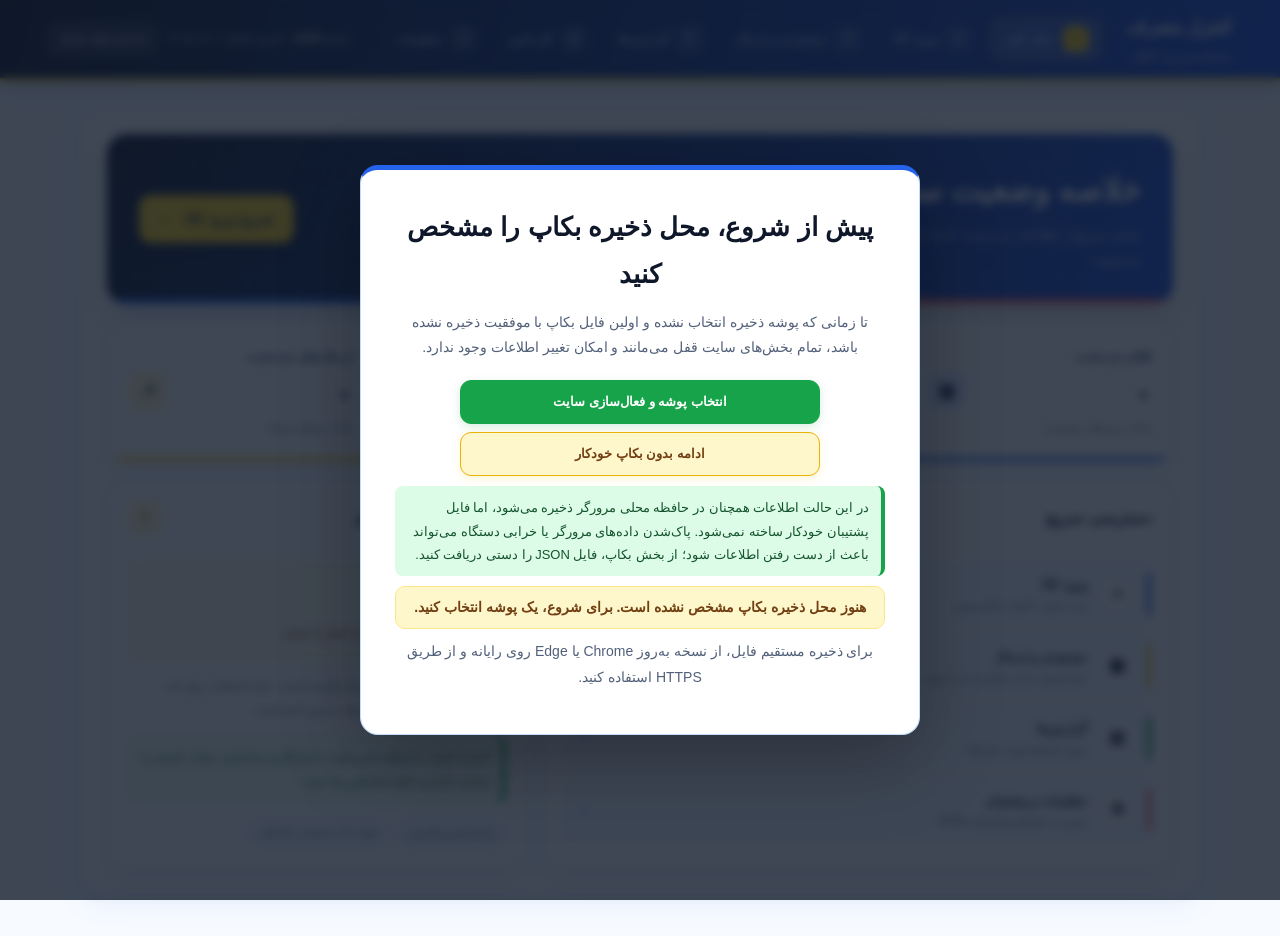
==== index.html @ 1148155b "انتشار نسخه ۱.۲.۰ با فیلترهای تاریخ خورشیدی" ====
<!-- سند HTML5؛ زبان صفحه فارسی و جهت کلی راست‌به‌چپ است. -->
<!DOCTYPE html>
<html lang="fa" dir="rtl">
<!-- فراداده‌ها، عنوان صفحه و اتصال شیوه‌نامه اصلی. -->
<head>
  <meta charset="UTF-8">
  <meta name="viewport" content="width=device-width, initial-scale=1.0">
  <meta name="description" content="سامانه فارسی کنترل مصرف اقلام؛ ورود کالا، کنترل موجودی، ارسال و گزارش‌گیری.">
  <title>کنترل مصرف اقلام</title>
  <link rel="stylesheet" href="index.css">
</head>
<body>
  <div class="layout" id="app-layout">
    <!-- هدر ثابت و ناوبری اصلی؛ پیوندها شناسه سکشن‌های داخل main را هدف می‌گیرند. -->
    <header class="sidebar" aria-label="هدر ناوبری">
      <div class="brand">
        <h1>کنترل مصرف</h1>
        <p>سامانه مدیریت اقلام</p>
      </div>
      <div class="release-meta" aria-label="اطلاعات نسخه">
        <span class="release-version">نسخه <strong>1.2.0</strong></span>
        <time datetime="2026-10-23">آخرین اصلاح: ۱۴۰۵/۰۸/۰۱</time>
        <button class="release-notes-button" id="open-release-notes" type="button" aria-haspopup="dialog" aria-controls="release-notes-dialog">یادداشت‌های انتشار</button>
      </div>

      <!-- فهرست ناوبری؛ مقدار href هر پیوند باید با ID سکشن مربوط هماهنگ بماند. -->
      <nav aria-label="ناوبری بخش‌ها">
        <p class="nav-title">دسترسی به بخش‌ها</p>
        <ul class="nav-list">
          <li><a class="nav-link" href="#section-dashboard"><span class="nav-number">۱</span><span>نمای کلی</span></a></li>
          <li><a class="nav-link" href="#section-1"><span class="nav-number">۲</span><span>ورود کالا</span></a></li>
          <li><a class="nav-link" href="#section-2"><span class="nav-number">۳</span><span>موجودی و ارسال</span></a></li>
          <li><a class="nav-link" href="#section-4"><span class="nav-number">۴</span><span>گزارش‌ها</span></a></li>
          <li><a class="nav-link" href="#section-5"><span class="nav-number">۵</span><span>کاردکس</span></a></li>
          <li><a class="nav-link" href="#section-3"><span class="nav-number">۶</span><span>تنظیمات</span></a></li>
        </ul>
      </nav>
    </header>
    <dialog class="release-notes-dialog" id="release-notes-dialog" aria-labelledby="release-notes-title">
      <div class="release-notes-header"><div><span class="page-eyebrow">CHANGELOG</span><h2 id="release-notes-title">آخرین اصلاحات سامانه</h2><p>نسخه 1.2.0 · ۱۴۰۵/۰۸/۰۱</p></div><button class="release-notes-close" id="close-release-notes" type="button" aria-label="بستن پنجره">×</button></div>
      <div class="release-notes-content"><h3>نسخه 1.2.0 — فیلترهای تاریخ خورشیدی</h3><ul><li>تبدیل فیلترهای تاریخ کاردکس و گزارش تفصیلی مصرف به ورودی و انتخاب‌گر تاریخ خورشیدی.</li><li>پشتیبانی از انتخاب تاریخ از تقویم یا ورود دستی با ارقام فارسی؛ نمایش پیام روشن برای تاریخ نامعتبر.</li><li>تبدیل تاریخ خورشیدی به تاریخ استاندارد فقط هنگام فیلتر، بدون تغییر timestamp سوابق ذخیره‌شده.</li><li>طراحی واکنش‌گرا و بدون وابستگی به سرویس خارجی برای پشتیبانی از محیط‌های آفلاین.</li></ul><p class="release-notes-footnote">بررسی ساختاری و آزمون تبدیل چند تاریخ انجام شده است؛ آزمون تعاملی در مرورگر واقعی و آزمون کامل سال‌های کبیسه هنوز لازم است.</p></div>
    </dialog>

    <!-- محتوای اصلی برنامه پس از ناوبری؛ اطلاعات نسخه در هدر اصلی قرار دارد. -->
    <main class="main">
      <!-- سربرگ معرفی سامانه و وضعیت نمایشی فعلی رابط. -->
            <div class="sections">
        <!-- داشبورد؛ مقادیر آماری پس از اجرا از داده واقعی ذخیره‌شده خوانده می‌شوند. -->
        <section class="section-card dashboard-section is-active" id="section-dashboard" aria-labelledby="dashboard-title">
          <div class="dashboard-hero">
            <div class="dashboard-hero-copy">
              <span class="dashboard-eyebrow">داشبورد</span>
              <h2 id="dashboard-title">خلاصه وضعیت سامانه</h2>
              <p>نمایی سریع از اطلاعات ثبت‌شده؛ اعداد این کارت‌ها از داده‌های ذخیره‌شده در همین مرورگر خوانده می‌شوند.</p>
            </div>
            <a class="dashboard-primary-link" href="#section-1" data-section-target="section-1">شروع ورود کالا <span aria-hidden="true">←</span></a>
          </div>
          <!-- کارت‌های آماری؛ ID هر عدد در updateDashboardSummary به‌روزرسانی می‌شود. -->
          <div class="dashboard-stats" aria-label="آمار خلاصه سامانه">
            <article class="dashboard-stat stat-coral"><span class="dashboard-stat-icon" aria-hidden="true">▦</span><div class="dashboard-stat-content"><p>اقلام ثبت‌شده</p><strong id="dashboard-item-count" aria-live="polite">۰</strong><span>تعداد ردیف‌های موجودی</span></div></article>
            <article class="dashboard-stat stat-orange"><span class="dashboard-stat-icon" aria-hidden="true">＋</span><div class="dashboard-stat-content"><p>مجموع موجودی</p><strong id="dashboard-stock-total" aria-live="polite">۰</strong><span>جمع مقادیر عددی کالاها</span></div></article>
            <article class="dashboard-stat stat-rose"><span class="dashboard-stat-icon" aria-hidden="true">↙</span><div class="dashboard-stat-content"><p>ورودی‌های ثبت‌شده</p><strong id="dashboard-entry-count" aria-live="polite">۰</strong><span>تعداد سوابق ورود کالا</span></div></article>
            <article class="dashboard-stat stat-amber"><span class="dashboard-stat-icon" aria-hidden="true">↗</span><div class="dashboard-stat-content"><p>ارسال‌های ثبت‌شده</p><strong id="dashboard-shipment-count" aria-live="polite">۰</strong><span>تعداد سوابق ارسال</span></div></article>
          </div>
          <!-- میان‌برهای ناوبری و هشدار موجودی. -->
          <div class="dashboard-panels">
            <section class="dashboard-panel" aria-labelledby="dashboard-shortcuts-title">
              <div class="dashboard-panel-heading"><div><span class="dashboard-panel-kicker">میان‌برها</span><h3 id="dashboard-shortcuts-title">دسترسی سریع</h3></div><span class="dashboard-panel-mark" aria-hidden="true">↙</span></div>
              <div class="dashboard-quick-links">
                <a class="dashboard-quick-link" href="#section-1" data-section-target="section-1"><span class="quick-link-symbol">＋</span><span><strong>ورود کالا</strong><small>ثبت دستی، اکسل یا کلیپ‌بورد</small></span><span class="quick-link-arrow" aria-hidden="true">←</span></a>
                <a class="dashboard-quick-link" href="#section-2" data-section-target="section-2"><span class="quick-link-symbol">▦</span><span><strong>موجودی و ارسال</strong><small>جست‌وجو، مرتب‌سازی و ثبت خروج</small></span><span class="quick-link-arrow" aria-hidden="true">←</span></a>
                <a class="dashboard-quick-link" href="#section-4" data-section-target="section-4"><span class="quick-link-symbol">▤</span><span><strong>گزارش‌ها</strong><small>مرور تاریخچه ورود و ارسال</small></span><span class="quick-link-arrow" aria-hidden="true">←</span></a>
                <a class="dashboard-quick-link" href="#section-3" data-section-target="section-3"><span class="quick-link-symbol">⚙</span><span><strong>تنظیمات و پشتیبان</strong><small>مدیریت محل‌ها و فایل‌های JSON</small></span><span class="quick-link-arrow" aria-hidden="true">←</span></a>
              </div>
            </section>
            <section class="dashboard-panel dashboard-health-panel" aria-labelledby="dashboard-health-title">
              <div class="dashboard-panel-heading"><div><span class="dashboard-panel-kicker">وضعیت داده</span><h3 id="dashboard-health-title">نگاه سریع به موجودی</h3></div><span class="dashboard-panel-mark dashboard-panel-mark-warm" aria-hidden="true">!</span></div>
              <div class="dashboard-stock-alert"><span class="dashboard-alert-icon" aria-hidden="true">!</span><div><strong id="dashboard-zero-stock-count">۰</strong><span> قلم با موجودی صفر یا منفی</span></div></div>
              <p class="dashboard-note">این آمار به داده‌های فعلی مرورگر وابسته است. برای استفاده روی چند دستگاه، پایگاه داده مشترک سمت سرور لازم است.</p>
              <div class="dashboard-tags"><span>راست‌چین و فارسی</span><span>بدون دادهٔ نمایشی ساختگی</span></div>
            </section>
          </div>
        </section>

        <!-- ورود کالا: داده دستی، فایل و کلیپ‌بورد پیش از ثبت در پیش‌نمایش مشترک جمع می‌شوند. -->
        <section class="section-card" id="section-1" aria-labelledby="title-1">
          <div class="section-heading"><span class="section-icon" aria-hidden="true">＋</span><h3 id="title-1">ورود کالا</h3></div>
          <div class="input-panels">
            <div class="input-panel">
              <h4>ورودی از اکسل</h4>
              <div class="field-group">
                <label for="excel-file">انتخاب فایل از فایل‌منیجر</label>
                <input id="excel-file" name="excel-file" type="file" accept=".xlsx,.xls,.csv">
                <span class="field-hint">فایل Excel یا CSV را انتخاب کنید؛ اطلاعات در پیش‌نمایش همین باکس بررسی می‌شوند.</span>
              </div>
              <div class="preview-panel" id="excel-preview" aria-live="polite">
                <h5>پیش‌نمایش ورودی اکسل</h5>
                <p class="preview-empty">پس از انتخاب فایل، اطلاعات اینجا نمایش داده می‌شوند.</p>
              </div>
              <p id="excel-feedback" class="feedback" role="status" aria-live="polite"></p>
            </div>

            <div class="input-panel">
              <h4>ورودی دستی</h4>
              <div class="field-group">
                <label for="supply-code">کد تدارکاتی</label>
                <input id="supply-code" name="supply-code" type="text" inputmode="numeric" maxlength="10" autocomplete="off" placeholder="کد تدارکاتی ۸ یا ۱۰ رقمی را وارد کنید">
              </div>
              <div class="field-group">
                <label for="item-description">شرح کالا</label>
                <input id="item-description" name="item-description" type="text" placeholder="شرح کالا را وارد کنید">
              </div>
              <div class="field-group">
                <label for="item-stock">موجودی</label>
                <input id="item-stock" name="item-stock" type="number" min="0" step="any" inputmode="decimal" placeholder="موجودی عددی را وارد کنید">
              </div>
              <div class="preview-panel" id="single-preview" aria-live="polite">
                <h5>پیش‌نمایش کالای تکی</h5>
                <p class="preview-empty">با وارد کردن کد، شرح و موجودی، پیش‌نمایش اینجا نمایش داده می‌شود.</p>
              </div>
              <p id="single-feedback" class="feedback" role="status" aria-live="polite"></p>
            </div>

            <div class="input-panel">
              <h4>ورودی از کلیپ بورد</h4>
              <div class="field-group">
                <label for="pasted-data">جای‌گذاری داده‌های کپی‌شده</label>
                <textarea id="pasted-data" name="pasted-data" placeholder="هر ردیف: کد تدارکاتی، شرح کالا، موجودی"></textarea>
                <span class="field-hint">ردیف‌ها را از Excel یا فایل متنی کپی کنید و اینجا جای‌گذاری کنید.</span>
              </div>
              <div class="preview-panel" id="bulk-preview" aria-live="polite">
                <h5>پیش‌نمایش ورودی</h5>
                <p class="preview-empty">پس از پیش‌نمایش داده‌های کلیپ‌بورد، اطلاعات اینجا نمایش داده می‌شوند.</p>
              </div>
              <p id="input-feedback" class="feedback" role="status" aria-live="polite"></p>
            </div>
          </div>

          <div class="shared-preview-actions">
            <button class="action-button secondary" id="reset-shared-preview" type="button">ریست پیش‌نمایش</button>
            <button class="action-button success" id="confirm-all-imports" type="button" disabled>تأیید ورود اطلاعات</button>
          </div>
          <div class="preview-panel shared-input-preview" id="shared-input-preview" aria-live="polite">
            <h5>پیش‌نمایش مشترک اطلاعات ورودی</h5>
            <p class="preview-empty">اطلاعات هر سه روش در این قسمت جمع می‌شوند و با یک دکمه ثبت خواهند شد.</p>
          </div>
        </section>

        <!-- موجودی و ارسال: جدول ردیف‌ها در JavaScript ساخته می‌شود؛ جست‌وجو و مرتب‌سازی همان داده را کنترل می‌کنند. -->
        <section class="section-card" id="section-2" aria-labelledby="title-2">
          <div class="inventory-toolbar">
            <p class="inventory-count" id="inventory-count">تعداد کالاها: ۰</p>
            <p class="preview-message">برای مرتب‌سازی، عنوان هر ستون را انتخاب کنید.</p>
          </div>

          <div class="inventory-management-actions" aria-label="انتخاب، ارسال و حذف کالاهای انتخاب‌شده">
            <label class="select-all-label" for="select-all-items"><input id="select-all-items" type="checkbox"> انتخاب همه کالاها</label>
            <div class="inventory-action-buttons">
              <button class="action-button delete-selected-button" id="delete-selected-items" type="button" disabled>حذف انتخاب‌شده‌ها (۰)</button>
              <button class="action-button success" id="open-shipment-dialog" type="button">تأیید ارسال</button>
            </div>
          </div>

          <div class="empty-state" id="inventory-empty">هنوز کالایی وارد نشده است. ابتدا از سکشن «ورودی کالا ها» کالا اضافه کنید.</div>
          <div class="inventory-list-heading">
            <h4>لیست مشاهده کالاها</h4>
          </div>
          <input id="inventory-search" class="inventory-search-input" type="search" autocomplete="off" aria-label="جست‌وجوی موجودی" placeholder="جست‌وجو بر اساس کد یا شرح کالا">
          <div class="inventory-table-wrap">
            <table class="inventory-table" aria-label="فهرست کالاهای موجود">
              <thead>
                <tr>
                  <th scope="col">انتخاب</th>
                  <th scope="col" aria-sort="ascending"><button class="inventory-sort-button" type="button" data-inventory-sort="code">کد تدارکاتی <span class="inventory-sort-marker" aria-hidden="true">↑</span></button></th>
                  <th scope="col"><button class="inventory-sort-button" type="button" data-inventory-sort="description">شرح کالا <span class="inventory-sort-marker" aria-hidden="true">↕</span></button></th>
                  <th scope="col"><button class="inventory-sort-button" type="button" data-inventory-sort="stock">تعداد موجودی <span class="inventory-sort-marker" aria-hidden="true">↕</span></button></th>
                  <th scope="col"><button class="inventory-sort-button" type="button" data-inventory-sort="sendQuantity">تعداد برای ارسال <span class="inventory-sort-marker" aria-hidden="true">↕</span></button></th>
                  <th scope="col"><button class="inventory-sort-button" type="button" data-inventory-sort="entryDate">تاریخ ورود <span class="inventory-sort-marker" aria-hidden="true">↕</span></button></th>
                </tr>
              </thead>
              <tbody id="inventory-grid" aria-live="polite"></tbody>
            </table>
          </div>
          <p id="inventory-feedback" class="feedback" role="status" aria-live="polite"></p>
        </section>

        <!-- گزارش‌ها: تاریخچه ورود و ارسال، جدول‌های مستقل و قابل مرتب‌سازی دارند. -->
        <section class="section-card" id="section-4" aria-labelledby="title-4">
          <div class="section-heading">
            <span class="section-icon" aria-hidden="true">▤</span>
            <h3 id="title-4">گزارش‌ها</h3>
          </div>
          <!-- خلاصه مدیریتی افزوده‌شده؛ جدول‌های گزارش موجود بدون تغییر باقی می‌مانند. -->
          <div class="reports-overview" aria-label="خلاصه گزارش‌ها">
            <article class="report-metric"><span>مجموع ارسال‌ها</span><strong id="reports-total-shipments">۰</strong></article>
            <article class="report-metric"><span>مجموع ورودها</span><strong id="reports-total-entries">۰</strong></article>
            <article class="report-metric"><span>آخرین ارسال ثبت‌شده</span><strong id="reports-latest-shipment">—</strong></article>
          </div>
          <div class="settings-grid reports-grid">
            <article class="settings-box entry-history-panel">
              <h4>تاریخچه ارسال اقلام</h4>
              <p>سوابق ارسال ثبت‌شده؛ برای مرتب‌سازی روی عنوان هر ستون کلیک کنید.</p>
              <div class="entry-history-table-wrap">
                <table class="preview-table entry-history-table shipment-history-table">
                  <thead><tr>
                    <th scope="col"><button class="entry-sort-button" type="button" data-shipment-sort="voucherNumber">شماره حواله <span aria-hidden="true">↕</span></button></th>
                    <th scope="col"><button class="entry-sort-button" type="button" data-shipment-sort="exitNumber">شماره خروج <span aria-hidden="true">↕</span></button></th>
                    <th scope="col"><button class="entry-sort-button" type="button" data-shipment-sort="date">تاریخ <span aria-hidden="true">↕</span></button></th>
                    <th scope="col"><button class="entry-sort-button" type="button" data-shipment-sort="location">محل ارسال <span aria-hidden="true">↕</span></button></th>
                    <th scope="col"><button class="entry-sort-button" type="button" data-shipment-sort="itemCount">تعداد اقلام <span aria-hidden="true">↕</span></button></th>
                    <th scope="col"><button class="entry-sort-button" type="button" data-shipment-sort="pieceCount">تعداد قطعه <span aria-hidden="true">↕</span></button></th>
                  </tr></thead>
                  <tbody id="shipment-history-body"><tr><td colspan="6" class="preview-empty">هنوز ارسالی ثبت نشده است.</td></tr></tbody>
                </table>
              </div>
              <div class="entry-history-pagination">
                <button class="action-button secondary" id="shipment-history-prev" type="button" disabled>قبلی</button>
                <span id="shipment-history-page" aria-live="polite">صفحه ۱</span>
                <button class="action-button secondary" id="shipment-history-next" type="button" disabled>بعدی</button>
              </div>
            </article>
            <article class="settings-box">
              <h4>تاریخچه ورود اقلام</h4>
              <p>فهرست ورودها؛ برای مرتب‌سازی روی عنوان هر ستون بزنید.</p>
              <div class="preview-panel entry-history-panel">
                <div class="entry-history-table-wrap">
                  <table class="preview-table entry-history-table" aria-label="تاریخچه ورود اقلام">
                    <thead><tr>
                      <th scope="col"><button class="entry-sort-button" type="button" data-entry-sort="entryNumber" aria-label="مرتب‌سازی بر اساس شماره ورود">شماره ورود <span aria-hidden="true">↕</span></button></th>
                      <th scope="col"><button class="entry-sort-button" type="button" data-entry-sort="date" aria-label="مرتب‌سازی بر اساس تاریخ">تاریخ <span aria-hidden="true">↕</span></button></th>
                      <th scope="col"><button class="entry-sort-button" type="button" data-entry-sort="itemCount" aria-label="مرتب‌سازی بر اساس تعداد کالاها">تعداد کالاها <span aria-hidden="true">↕</span></button></th>
                      <th scope="col"><button class="entry-sort-button" type="button" data-entry-sort="pieceCount" aria-label="مرتب‌سازی بر اساس تعداد قطعه‌ها">تعداد قطعه‌ها <span aria-hidden="true">↕</span></button></th>
                    </tr></thead>
                    <tbody id="entry-history-body"><tr><td colspan="4" class="preview-empty">هنوز ورودی ثبت نشده است.</td></tr></tbody>
                  </table>
                </div>
              </div>
              <div class="entry-history-pagination">
                <button class="action-button secondary" id="entry-history-prev" type="button" disabled>قبلی</button>
                <span id="entry-history-page" aria-live="polite">صفحه ۱</span>
                <button class="action-button secondary" id="entry-history-next" type="button" disabled>بعدی</button>
              </div>
            </article>
          </div>
        </section>

        <section class="section-card" id="section-5" aria-labelledby="title-5">
          <div class="section-heading">
            <span class="section-icon" aria-hidden="true">▤</span>
            <h3 id="title-5">کاردکس</h3>
          </div>
          <p class="preview-message">گردش بر اساس جزئیات ثبت‌شدهٔ ورود و ارسال است؛ سوابق قدیمیِ بدون جزئیات قلم در این جدول نمایش داده نمی‌شوند.</p>
          <p id="kardex-audit-summary" class="kardex-audit-summary" role="status" aria-live="polite">ممیزی سوابق در حال انجام است.</p>
          <div class="reports-overview" aria-label="خلاصه نتایج فیلترشده کاردکس">
            <article class="report-metric"><span>ردیف‌های منطبق با فیلتر</span><strong id="kardex-row-count">۰</strong></article>
            <article class="report-metric"><span>مجموع ورود</span><strong id="kardex-incoming-total">۰</strong></article>
            <article class="report-metric"><span>مجموع خروج</span><strong id="kardex-outgoing-total">۰</strong></article>
          </div>
          <div class="kardex-toolbar">
            <div class="field-group"><label for="kardex-search">جست‌وجو</label><input id="kardex-search" type="search" autocomplete="off" placeholder="کد، شرح کالا، شماره سند یا محل"></div>
            <div class="field-group"><label for="kardex-movement-filter">نوع گردش</label><select id="kardex-movement-filter"><option value="all">همه گردش‌ها</option><option value="entry">ورود</option><option value="shipment">خروج</option></select></div>
            <div class="field-group"><label for="kardex-date-from">از تاریخ (خورشیدی)</label><input id="kardex-date-from" class="solar-date-input" type="text" inputmode="numeric" autocomplete="off" placeholder="۱۴۰۵/۰۱/۰۱" aria-haspopup="dialog" aria-expanded="false"></div>
            <div class="field-group"><label for="kardex-date-to">تا تاریخ (خورشیدی)</label><input id="kardex-date-to" class="solar-date-input" type="text" inputmode="numeric" autocomplete="off" placeholder="۱۴۰۵/۰۱/۰۱" aria-haspopup="dialog" aria-expanded="false"></div>
            <div class="kardex-date-actions"><button class="action-button secondary" id="kardex-date-reset" type="button">پاک‌کردن تاریخ</button></div>
          </div>
          <div class="entry-history-table-wrap">
            <table class="preview-table kardex-table" aria-label="دفتر گردش اقلام">
              <thead><tr><th scope="col">تاریخ و ساعت</th><th scope="col">نوع</th><th scope="col">شماره سند</th><th scope="col">کد کالا</th><th scope="col">شرح کالا</th><th scope="col">محل</th><th scope="col">ورود</th><th scope="col">خروج</th><th scope="col">مانده نسبی</th></tr></thead>
              <tbody id="kardex-body"><tr><td colspan="9" class="preview-empty">گردشی برای نمایش وجود ندارد.</td></tr></tbody>
            </table>
          </div>
        </section>

        <!-- تنظیمات: مدیریت محل‌ها، بکاپ JSON و بازگردانی. -->
        <section class="section-card" id="section-3" aria-labelledby="title-3">
          <div class="section-heading">
            <span class="section-icon" aria-hidden="true">⚙</span>
            <h3 id="title-3">تنظیمات</h3>
          </div>
          <div class="settings-grid">
            <article class="settings-box">
              <h4>مدیریت محل‌های ارسال</h4>
              <p>محل و زیرمجموعه را اضافه کنید؛ در ارسال‌های بعدی نیز قابل انتخاب خواهند بود.</p>
              <form id="location-create-form" class="location-create-form">
                <div class="field-group"><label for="new-location-name">نام محل ارسال</label><input id="new-location-name" required maxlength="120" autocomplete="off"></div>
                <div class="field-group"><label for="new-location-subs">زیرمجموعه‌ها</label><input id="new-location-subs" maxlength="500" placeholder="چند زیرمجموعه را با ویرگول جدا کنید"></div>
                <button class="action-button" type="submit">ذخیره محل</button>
              </form>
              <p class="feedback" id="location-manager-feedback" role="status" aria-live="polite"></p>
              <div class="saved-locations-section">
                <h5>محل‌های ذخیره‌شده</h5>
                <p class="field-hint">هر محل را از فهرست زیر به‌صورت دستی حذف کنید؛ سوابق ارسال قبلی باقی می‌مانند.</p>
                <div id="location-manager-list" class="location-list" aria-live="polite"></div>
              </div>
            </article>
            <article class="settings-box">
              <h4>بکاپ خودکار فایل JSON</h4>
              <p>یک‌بار پوشه ذخیره‌سازی را انتخاب کنید. پس از آن فایل پشتیبان با هر تغییر اطلاعات به‌روزرسانی می‌شود و نام آن خودکار بر اساس سال و ماه خورشیدی تعیین خواهد شد.</p>
              <div class="backup-folder-actions">
                <button class="action-button success" id="choose-backup-folder" type="button">فعال‌سازی پوشه ذخیره‌شده</button>
                <button class="action-button secondary" id="change-backup-folder" type="button">انتخاب یا تغییر پوشه بکاپ</button>
              </div>
              <p class="field-hint" id="backup-folder-status" role="status" aria-live="polite">هنوز محل ذخیره انتخاب نشده است.</p>
              <p class="feedback" id="backup-feedback" role="status" aria-live="polite"></p>
            </article>
            <article class="settings-box">
              <h4>بازگردانی بکاپ JSON</h4>
              <p>فایل بکاپ قبلی را انتخاب کنید تا اطلاعات موجود در همین مرورگر جایگزین شود.</p>
              <div class="field-group">
                <label for="restore-json-file">فایل پشتیبان JSON</label>
                <input id="restore-json-file" type="file" accept=".json,application/json">
              </div>
              <button class="action-button success" id="restore-json-backup" type="button" disabled>بازگردانی اطلاعات</button>
              <p class="field-hint">توجه: بازگردانی، اطلاعات فعلی ذخیره‌شده در این مرورگر را جایگزین می‌کند.</p>
              <p class="feedback" id="restore-feedback" role="status" aria-live="polite"></p>
            </article>

          </div>
        </section>

        


      </div>
    </main>
  </div>

  <!-- دروازه آغاز؛ تا ذخیره موفق بکاپ اولیه، رابط اصلی غیرقابل تعامل است. -->
  <section class="backup-setup-gate" id="backup-setup-gate" role="dialog" aria-modal="true" aria-labelledby="backup-gate-title">
    <div class="backup-setup-card">
      <h2 id="backup-gate-title">پیش از شروع، محل ذخیره بکاپ را مشخص کنید</h2>
      <p>تا زمانی که پوشه ذخیره انتخاب نشده و اولین فایل بکاپ با موفقیت ذخیره نشده باشد، تمام بخش‌های سایت قفل می‌مانند و امکان تغییر اطلاعات وجود ندارد.</p>
      <button class="action-button success" id="backup-gate-choose-folder" type="button">انتخاب پوشه و فعال‌سازی سایت</button>
      <!-- مسیر جایگزین برای مرورگرهایی که انتخاب پوشه یا ذخیره مستقیم فایل را پشتیبانی نمی‌کنند. -->
      <button class="action-button secondary" id="backup-gate-continue-without-backup" type="button">ادامه بدون بکاپ خودکار</button>
      <p class="backup-gate-note">در این حالت اطلاعات همچنان در حافظه محلی مرورگر ذخیره می‌شود، اما فایل پشتیبان خودکار ساخته نمی‌شود. پاک‌شدن داده‌های مرورگر یا خرابی دستگاه می‌تواند باعث از دست رفتن اطلاعات شود؛ از بخش بکاپ، فایل JSON را دستی دریافت کنید.</p>
      <p class="backup-gate-status" id="backup-gate-status" role="status" aria-live="polite">برای شروع، یک پوشه انتخاب کنید.</p>
      <p class="backup-gate-feedback" id="backup-gate-feedback" role="alert" aria-live="assertive"></p>
      <p>برای ذخیره مستقیم فایل، از نسخه به‌روز Chrome یا Edge روی رایانه و از طریق HTTPS استفاده کنید.</p>
    </div>
  </section>

  <!-- وابستگی Excel باید پیش از index.js بارگیری شود تا XLSX هنگام ورود فایل در دسترس باشد. -->
  <script src="https://cdn.sheetjs.com/xlsx-0.20.3/package/dist/xlsx.full.min.js"></script>
  <!-- پنجره‌های محاوره‌ای؛ JavaScript محتوای پویا و رفتار دکمه‌های آن‌ها را کنترل می‌کند. -->
  <dialog class="duplicate-dialog" id="duplicate-dialog" aria-labelledby="duplicate-dialog-title">
    <div class="duplicate-dialog-header">
      <h3 id="duplicate-dialog-title">بررسی اقلام تکراری پیش از ورود</h3>
      <button class="action-button secondary duplicate-close" id="duplicate-dialog-x" type="button" aria-label="بستن پنجره">بستن ✕</button>
    </div>
    <div class="duplicate-dialog-body" id="duplicate-dialog-details"></div>
    <div class="duplicate-dialog-footer">
      <button class="action-button secondary" id="duplicate-import-cancel" type="button">انصراف از ورود</button>
      <button class="action-button" id="duplicate-import-confirm" type="button">تأیید و ادامه ورود</button>
    </div>
  </dialog>

  <dialog class="duplicate-dialog" id="import-error-dialog" aria-labelledby="import-error-title">
    <div class="duplicate-dialog-header"><h3 id="import-error-title">ردیف‌های دارای خطا</h3><button class="action-button secondary" id="import-error-close" type="button">بستن ✕</button></div>
    <div class="duplicate-dialog-body" id="import-error-details"></div>
    <div class="duplicate-dialog-footer"><button class="action-button" id="import-error-ok" type="button">متوجه شدم</button></div>
  </dialog>
  <!-- فرم تأیید ارسال؛ مقادیر دوباره با موجودی جاری اعتبارسنجی می‌شوند. -->
  <dialog class="shipment-dialog" id="shipment-dialog" aria-labelledby="shipment-dialog-title">
    <form id="shipment-form" novalidate>
      <div class="shipment-header"><h3 id="shipment-dialog-title">تأیید نهایی ارسال کالاها</h3><button class="action-button shipment-close" id="shipment-dialog-x" type="button">بستن ✕</button></div>
      <div class="shipment-body">
        <p class="preview-message">تعداد هر کالا را بررسی و در صورت نیاز ویرایش کنید. تعداد ارسالی باید بیشتر از صفر و حداکثر برابر موجودی باشد.</p>
        <div class="shipment-items" id="shipment-items"></div>
        <div class="shipment-meta">
          <div class="field-group"><label for="shipment-location">محل ارسال</label><input id="shipment-location" list="shipment-location-options" required maxlength="120" autocomplete="off"><datalist id="shipment-location-options"></datalist></div>
<div class="field-group" id="shipment-sublocation-group"><label for="shipment-sublocation">زیرمجموعه محل ارسال (اختیاری)</label><input id="shipment-sublocation" list="shipment-sublocation-options" maxlength="120" autocomplete="off"><datalist id="shipment-sublocation-options"></datalist></div>
          <div class="field-group"><label for="shipment-voucher">شماره حواله</label><input id="shipment-voucher" type="text" maxlength="80" placeholder="خالی بماند تا خودکار ساخته شود"></div>
          <div class="field-group"><label for="shipment-exit-number">شماره خروج کالا</label><input id="shipment-exit-number" type="text" maxlength="80" placeholder="خالی بماند تا خودکار ساخته شود"></div>
        </div>
        <p class="shipment-note">اگر شماره حواله یا شماره خروج وارد نشود، سیستم آن را با تاریخ خورشیدی و ساعت به‌صورت خودکار ایجاد می‌کند.</p>
        <p class="shipment-feedback" id="shipment-feedback" role="alert" aria-live="assertive"></p>
      </div>
      <div class="shipment-footer"><button class="action-button shipment-close" id="shipment-cancel" type="button">انصراف</button><button class="action-button success" id="confirm-shipment" type="submit">تأیید نهایی ارسال</button></div>
    </form>
  </dialog>

  <!-- منطق برنامه در انتهای body بارگیری می‌شود تا عناصر HTML پیش از اتصال رویدادها حاضر باشند. -->
  <script src="index.js"></script>
</body>
</html>
---- index.css ----
/* ==========================================================================
   شیوه‌نامه اصلی سامانه کنترل مصرف اقلام — نسخه یکپارچه
   ساختار فایل:
   ۱) توکن‌ها و پایه   ۲) هدر و ناوبری   ۳) سربرگ صفحه و کارت سکشن‌ها
   ۴) دکمه‌ها و فرم‌ها  ۵) نمای کلی     ۶) ورود کالا
   ۷) موجودی و ارسال   ۸) گزارش‌ها      ۹) تنظیمات
   ۱۰) جدول‌های مشترک  ۱۱) پنجره‌ها و دروازه بکاپ  ۱۲) واکنش‌گرایی
   توجه: نام کلاس‌ها و شناسه‌ها با index.html و index.js هماهنگ است؛ تغییر نام آن‌ها
   بدون به‌روزرسانی دو فایل دیگر رفتار برنامه را مختل می‌کند.
   ========================================================================== */

/* ---------- ۱) توکن‌ها و پایه ---------- */
/* ---------- ۱) توکن‌ها و پایه ---------- */
/* ---------- ۱) توکن‌ها و پایه ---------- */
/* ---------- ۱) توکن‌ها و پایه ---------- */
:root {
  color-scheme: light;
  --ink: #0f172a;
  --ink-soft: #1d4ed8;
  --blue: #2563eb;
  --blue-strong: #1d4ed8;
  --blue-wash: #dbeafe;
  --blue-faint: #eff6ff;
  --red: #ff5a5f;
  --red-strong: #e11d48;
  --red-wash: #ffe4e6;
  --yellow: #facc15;
  --yellow-wash: #fff7cc;
  --green: #16a34a;
  --green-strong: #15803d;
  --green-wash: #dcfce7;
  --text: #1f2937;
  --muted: #52607a;
  --line: #d5e3fb;
  --wash: #f5f9ff;
  --page: #f7fbff;
  --surface: #ffffff;
  --radius: 16px;
  --shadow: 0 10px 28px rgba(37, 99, 235, .07), 0 2px 9px rgba(22, 163, 74, .035), 0 2px 10px rgba(250, 204, 21, .035), 0 2px 12px rgba(225, 29, 72, .025);
}

* { box-sizing: border-box; }
[hidden] { display: none !important; }

html {
  max-width: 100%;
  scroll-behavior: smooth;
  scroll-padding-top: 150px;
}

body {
  max-width: 100%;
  min-height: 100vh;
  margin: 0;
  overflow-x: clip;
  background: var(--page);
  color: var(--text);
  font-family: "Vazirmatn", Tahoma, "Segoe UI", Arial, sans-serif;
  line-height: 1.8;
  -webkit-text-size-adjust: 100%;
}

.layout { min-height: 100vh; direction: rtl; }
img, video, canvas, svg { max-width: 100%; }
button, input, select, textarea { font: inherit; max-width: 100%; touch-action: manipulation; }

a:focus-visible, button:focus-visible, input:focus-visible,
select:focus-visible, textarea:focus-visible, summary:focus-visible {
  outline: 3px solid var(--blue);
  outline-offset: 2px;
}

/* ---------- ۲) هدر و ناوبری ---------- */
.sidebar {
  position: sticky;
  top: 0;
  z-index: 1000;
  display: flex;
  align-items: center;
  gap: 24px;
  width: 100%;
  min-height: 78px;
  padding: 10px clamp(16px, 4vw, 48px);
  border-bottom: 3px solid var(--yellow);
  background: linear-gradient(105deg, var(--ink) 0%, var(--ink-soft) 100%);
  color: #fff;
  box-shadow: 0 4px 18px rgba(15, 25, 42, .2);
}
.brand { flex: 0 0 auto; order: 1; margin: 0; white-space: nowrap; }
.brand h1 { margin: 0; font-size: 19px; font-weight: 800; }
.brand p { margin: 2px 0 0; color: #c3d3ee; font-size: 12px; }
.nav-title { display: none; }
.sidebar nav { flex: 1; order: 2; min-width: 0; }
.nav-list { display: flex; align-items: center; gap: 6px; margin: 0; padding: 0; list-style: none; }
.nav-list > li { flex: 0 0 auto; }
.nav-link {
  display: flex;
  align-items: center;
  gap: 8px;
  min-height: 42px;
  padding: 6px 12px;
  border: 1px solid transparent;
  border-radius: 12px;
  color: #e7edf7;
  font-size: 13px;
  text-decoration: none;
  white-space: nowrap;
  transition: background-color 150ms ease, border-color 150ms ease;
}
.nav-link:hover { background: rgba(255, 255, 255, .1); }
.nav-link:focus-visible { outline-color: var(--yellow); }
.nav-link[aria-current="page"] {
  border-color: rgba(250, 204, 21, .55);
  background: rgba(255, 255, 255, .15);
  color: #fff;
}
.nav-number {
  display: inline-grid;
  place-items: center;
  width: 26px;
  height: 26px;
  border-radius: 8px;
  background: rgba(255, 255, 255, .12);
  font-size: 12px;
}
.nav-link[aria-current="page"] .nav-number { background: var(--yellow); color: var(--ink); font-weight: 800; }

/* اطلاعات نسخه و دکمه یادداشت‌های انتشار */
.release-meta {
  order: 3;
  display: flex;
  flex: 0 1 auto;
  flex-wrap: wrap;
  align-items: center;
  gap: 6px 10px;
  max-width: 340px;
  margin-inline-start: auto;
  color: #e7edf7;
  font-size: 11px;
}
.release-version { white-space: nowrap; }
.release-version strong { color: #fff; font-size: 12px; direction: ltr; unicode-bidi: isolate; }
.release-meta time { color: #c3d3ee; }
.release-notes-button {
  padding: 5px 10px;
  border: 1px solid rgba(255, 255, 255, .3);
  border-radius: 8px;
  background: rgba(255, 255, 255, .1);
  color: #fff;
  font-size: 11px;
  white-space: nowrap;
  cursor: pointer;
}
.release-notes-button:hover { background: rgba(255, 255, 255, .2); }
.release-notes-button:focus-visible { outline-color: var(--yellow); }

/* ---------- ۳) سربرگ صفحه و کارت سکشن‌ها ---------- */
.main {
  min-width: 0;
  min-height: calc(100vh - 78px);
  padding: 26px clamp(14px, 4vw, 54px) 40px;
}
.page-topline {
  display: flex;
  align-items: center;
  justify-content: space-between;
  gap: 18px;
  max-width: 1120px;
  margin: 0 auto 20px;
  padding: 18px 22px;
  border: 1px solid var(--line);
  border-right: 5px solid var(--blue);
  border-radius: var(--radius);
  background: var(--surface);
  box-shadow: var(--shadow);
}
.page-title-block { min-width: 0; }
.page-topline .page-eyebrow { display: none; }
.page-title-block h2 { margin: 0 0 2px; color: var(--ink); font-size: clamp(19px, 2.2vw, 26px); line-height: 1.5; }
.page-title-block p { margin: 0; color: var(--muted); font-size: 13px; }
.design-preview-status {
  display: inline-flex;
  flex: 0 0 auto;
  align-items: center;
  gap: 8px;
  padding: 7px 13px;
  border: 1px solid #bbf7d0;
  border-radius: 999px;
  background: var(--green-wash);
  color: var(--green-strong);
  font-size: 12px;
  font-weight: 700;
}
.status-dot { width: 8px; height: 8px; border-radius: 50%; background: var(--green); box-shadow: 0 0 0 4px rgba(22, 163, 74, .16); }

.sections { display: grid; gap: 20px; width: 100%; margin: 0 auto; }
.section-card:not(#section-2) { width: min(1120px, 100%); justify-self: center; }
#section-2 { width: min(1600px, 100%); justify-self: center; }
.section-card {
  display: none;
  min-width: 0;
  min-height: 160px;
  padding: clamp(16px, 3vw, 28px);
  border: 1px solid var(--line);
  border-radius: 20px;
  background: var(--surface);
  box-shadow: var(--shadow);
  overflow-wrap: break-word;
}
.section-card.is-active { display: block; }
.section-heading { display: flex; align-items: center; gap: 12px; margin-bottom: 18px; }
.section-icon {
  display: inline-grid;
  place-items: center;
  flex: 0 0 40px;
  width: 40px;
  height: 40px;
  border-radius: 12px;
  background: var(--blue-wash);
  color: var(--blue-strong);
  font-size: 16px;
  font-weight: 800;
}
.section-card h3 { margin: 0; color: var(--ink); font-size: 18px; }

/* ---------- ۴) دکمه‌ها و فرم‌ها ---------- */
.action-button {
  display: inline-flex;
  align-items: center;
  justify-content: center;
  min-height: 44px;
  padding: 9px 18px;
  border: 1px solid var(--blue);
  border-radius: 11px;
  background: var(--blue);
  color: #fff;
  font-size: 13px;
  font-weight: 700;
  cursor: pointer;
  box-shadow: 0 3px 10px rgba(37, 99, 235, .16);
  transition: background-color 150ms ease, border-color 150ms ease, transform 150ms ease;
}
.action-button:hover:not(:disabled) { border-color: var(--blue-strong); background: var(--blue-strong); transform: translateY(-1px); }
.action-button:active:not(:disabled) { transform: none; }
.action-button.secondary { border-color: #eab308; background: var(--yellow-wash); color: #713f12; box-shadow: 0 3px 10px rgba(250, 204, 21, .18); }
.action-button.secondary:hover:not(:disabled) { border-color: #ca8a04; background: #fef08a; color: #713f12; }
.action-button.success { border-color: var(--green); background: var(--green); color: #fff; box-shadow: 0 3px 10px rgba(22, 163, 74, .18); }
.action-button.success:hover:not(:disabled) { border-color: var(--green-strong); background: var(--green-strong); }
.action-button.delete-selected-button { border-color: var(--red); background: var(--red); box-shadow: 0 3px 10px rgba(225, 29, 72, .16); }
.action-button.delete-selected-button:hover:not(:disabled) { border-color: var(--red-strong); background: var(--red-strong); }
.action-button:disabled { opacity: .5; cursor: not-allowed; filter: saturate(.6); }

.field-group { display: grid; gap: 7px; margin-bottom: 14px; }
.field-group:last-child { margin-bottom: 0; }
.field-group label, .search-label { color: var(--text); font-size: 13px; font-weight: 700; text-align: right; }
.field-hint { color: var(--muted); font-size: 12px; text-align: right; }
.feedback { min-height: 24px; margin: 12px 0 0; color: var(--blue-strong); font-size: 13px; white-space: pre-line; }

input:not([type="checkbox"]):not([type="radio"]):not([type="file"]):not([type="hidden"]),
select, textarea {
  width: 100%;
  min-width: 0;
  min-height: 38px;
  padding: 7px 11px;
  border: 1px solid #c3cfe0;
  border-radius: 10px;
  background: #fff;
  color: var(--text);
  font-size: 13px;
  line-height: 1.5;
  transition: border-color 150ms ease, box-shadow 150ms ease;
}
input:not([type="checkbox"]):not([type="radio"]):not([type="file"]):focus,
select:focus, textarea:focus {
  border-color: var(--blue);
  outline: 0;
  box-shadow: 0 0 0 3px rgba(37, 99, 235, .18);
}
textarea { min-height: 130px; resize: vertical; text-align: right; }
input[type="checkbox"], input[type="radio"] { width: 18px; height: 18px; accent-color: var(--blue); cursor: pointer; }
input[type="file"] {
  display: block;
  width: 100%;
  min-width: 0;
  padding: 7px;
  border: 1px solid #c3cfe0;
  border-radius: 10px;
  background: #fff;
  color: var(--text);
  font-size: 13px;
}
input[type="file"]::file-selector-button {
  margin-inline-end: 10px;
  padding: 7px 12px;
  border: 0;
  border-radius: 8px;
  background: var(--blue-wash);
  color: var(--blue-strong);
  font: inherit;
  font-weight: 700;
  cursor: pointer;
}
input[type="file"]::file-selector-button:hover { background: #bfdbfe; }

/* ---------- ۵) نمای کلی ---------- */
.dashboard-section { padding: clamp(14px, 2.4vw, 26px); }
.dashboard-eyebrow, .dashboard-panel-kicker { display: none; }

.dashboard-hero {
  position: relative;
  isolation: isolate;
  display: flex;
  align-items: center;
  justify-content: space-between;
  gap: 18px;
  margin-bottom: 18px;
  padding: clamp(20px, 3vw, 32px);
  overflow: hidden;
  border-radius: 20px;
  color: #fff;
  background:
    repeating-linear-gradient(0deg, rgba(255, 255, 255, .045) 0 1px, transparent 1px 28px),
    repeating-linear-gradient(90deg, rgba(255, 255, 255, .045) 0 1px, transparent 1px 28px),
    linear-gradient(120deg, var(--ink) 0%, var(--ink-soft) 100%);
  box-shadow: 0 10px 28px rgba(20, 40, 75, .18);
}
.dashboard-hero::after {
  content: "";
  position: absolute;
  inset: auto 0 0 0;
  z-index: -1;
  height: 5px;
  background: linear-gradient(90deg, var(--blue) 0 25%, var(--yellow) 25% 50%, var(--green) 50% 75%, var(--red) 75% 100%);
}
.dashboard-hero-copy { min-width: 0; }
.dashboard-hero h2 { margin: 0 0 8px; color: #fff; font-size: clamp(22px, 3vw, 32px); line-height: 1.5; }
.dashboard-hero p { max-width: 560px; margin: 0; color: #cddcf5; font-size: 13px; line-height: 1.95; }
.dashboard-primary-link {
  display: inline-flex;
  flex: 0 0 auto;
  align-items: center;
  justify-content: center;
  gap: 12px;
  min-height: 48px;
  padding: 11px 20px;
  border-radius: 12px;
  background: var(--yellow);
  color: #1b2a44;
  font-size: 14px;
  font-weight: 800;
  text-decoration: none;
  box-shadow: 0 6px 16px rgba(0, 0, 0, .22);
  transition: background-color 150ms ease, transform 150ms ease;
}
.dashboard-primary-link:hover { background: #fde047; transform: translateY(-1px); }
.dashboard-hero a:focus-visible { outline-color: #fff; }

.dashboard-stats {
  display: grid;
  grid-template-columns: repeat(4, minmax(0, 1fr));
  margin-bottom: 18px;
  overflow: hidden;
  border: 1px solid var(--line);
  border-radius: 18px;
  background: #fff;
  box-shadow: var(--shadow);
}
.dashboard-stat {
  --tone: var(--blue);
  --tone-soft: var(--blue-wash);
  position: relative;
  display: flex;
  flex-direction: row-reverse;
  align-items: center;
  justify-content: space-between;
  gap: 12px;
  min-width: 0;
  padding: 22px 20px 24px;
  background: #fff;
}
.dashboard-stat + .dashboard-stat { border-inline-start: 1px solid var(--line); }
.dashboard-stat::after { content: ""; position: absolute; inset: auto 0 0 0; height: 4px; background: var(--tone); }
.stat-orange { --tone: var(--green); --tone-soft: var(--green-wash); }
.stat-rose { --tone: var(--red); --tone-soft: var(--red-wash); }
.stat-amber { --tone: var(--yellow); --tone-soft: var(--yellow-wash); }
.dashboard-stat-icon {
  display: inline-grid;
  place-items: center;
  flex: 0 0 40px;
  width: 40px;
  height: 40px;
  border-radius: 12px;
  background: var(--tone-soft);
  color: #1b2a44;
  font-size: 18px;
  font-weight: 800;
}
.dashboard-stat-content { display: grid; flex: 1; gap: 2px; min-width: 0; text-align: right; }
.dashboard-stat-content p { margin: 0; color: #3b4a63; font-size: 13px; font-weight: 700; }
.dashboard-stat-content strong {
  color: var(--ink);
  font-size: clamp(28px, 2.8vw, 38px);
  font-weight: 800;
  line-height: 1.3;
  font-variant-numeric: tabular-nums;
}
.dashboard-stat-content span { color: var(--muted); font-size: 11px; line-height: 1.6; }

.dashboard-panels { display: grid; grid-template-columns: minmax(0, 1.2fr) minmax(0, .8fr); gap: 16px; }
.dashboard-panel { min-width: 0; padding: 20px; border: 1px solid var(--line); border-radius: 18px; background: #fff; box-shadow: var(--shadow); }
.dashboard-panel-heading { display: flex; align-items: center; justify-content: space-between; gap: 12px; margin-bottom: 14px; padding-bottom: 12px; border-bottom: 1px solid var(--line); }
.dashboard-panel-heading h3 { margin: 0; color: var(--ink); font-size: 17px; }
.dashboard-panel-mark {
  display: inline-grid;
  place-items: center;
  flex: 0 0 34px;
  width: 34px;
  height: 34px;
  border-radius: 10px;
  background: var(--wash);
  color: var(--ink);
  font-size: 16px;
  font-weight: 800;
}
.dashboard-panel-mark-warm { background: var(--yellow-wash); color: #713f12; }

.dashboard-quick-links { display: grid; gap: 8px; }
.dashboard-quick-link {
  position: relative;
  display: flex;
  align-items: center;
  gap: 12px;
  min-width: 0;
  min-height: 62px;
  padding: 10px 16px 10px 12px;
  border: 1px solid var(--line);
  border-radius: 12px;
  background: var(--wash);
  color: var(--text);
  text-decoration: none;
  transition: border-color 150ms ease, background-color 150ms ease;
}
.dashboard-quick-link::before { content: ""; position: absolute; inset-block: 10px; inset-inline-start: 0; width: 4px; border-radius: 4px; background: var(--blue); }
.dashboard-quick-link:nth-child(2)::before { background: var(--yellow); }
.dashboard-quick-link:nth-child(3)::before { background: var(--green); }
.dashboard-quick-link:nth-child(4)::before { background: var(--red); }
.dashboard-quick-link:hover { border-color: #93b4f0; background: #fff; }
.quick-link-symbol {
  display: inline-grid;
  place-items: center;
  flex: 0 0 36px;
  width: 36px;
  height: 36px;
  border-radius: 10px;
  background: #fff;
  color: var(--ink);
  font-size: 17px;
  font-weight: 800;
  box-shadow: inset 0 0 0 1px var(--line);
}
.dashboard-quick-link > span:nth-child(2) { display: grid; gap: 1px; min-width: 0; }
.dashboard-quick-link strong { color: var(--ink); font-size: 13px; }
.dashboard-quick-link small { color: var(--muted); font-size: 11px; line-height: 1.6; }
.quick-link-arrow { flex: 0 0 auto; margin-inline-start: auto; color: var(--blue); font-size: 18px; }

.dashboard-stock-alert { display: flex; align-items: center; gap: 14px; padding: 16px; border: 1px solid #fde68a; border-radius: 14px; background: #fffbeb; }
.dashboard-alert-icon { display: inline-grid; place-items: center; flex: 0 0 42px; width: 42px; height: 42px; border-radius: 12px; background: var(--red); color: #fff; font-size: 20px; font-weight: 900; }
.dashboard-stock-alert > div { display: grid; gap: 2px; }
.dashboard-stock-alert strong { color: #991b1b; font-size: 30px; font-weight: 800; line-height: 1.3; }
.dashboard-stock-alert span:last-child { color: #713f12; font-size: 13px; }

.dashboard-note { margin: 14px 0 0; color: #4b5b73; font-size: 12px; line-height: 1.95; }
#dashboard-data-quality-report {
  padding: 10px 12px;
  border: 1px solid #bbf7d0;
  border-right: 4px solid #16a34a;
  border-radius: 10px;
  background: #f0fdf4;
  color: #14532d;
  text-align: right;
}
#dashboard-data-quality-report.feedback { border-color: #fecaca; border-right-color: var(--red); background: #fef2f2; color: #7f1d1d; }
.dashboard-tags { display: flex; flex-wrap: wrap; gap: 6px; margin-top: 14px; }
.dashboard-tags span { padding: 4px 10px; border: 1px solid var(--line); border-radius: 999px; background: var(--wash); color: #4b5b73; font-size: 11px; }

/* ---------- ۶) ورود کالا ---------- */
.input-panels { display: grid; grid-template-columns: repeat(3, minmax(0, 1fr)); align-items: stretch; gap: 14px; margin-top: 6px; }
.input-panel { min-width: 0; padding: 20px; border: 1px solid var(--line); border-top: 4px solid var(--blue); border-radius: 14px; background: var(--wash); }
.input-panel:nth-child(2) { border-top-color: var(--green); }
.input-panel:nth-child(3) { border-top-color: var(--yellow); }
.input-panel h4 { margin: 0 0 16px; color: var(--ink); font-size: 16px; line-height: 1.8; }

/* پیش‌نمایش داخل هر باکس مخفی است؛ فقط پیش‌نمایش مشترک نمایش داده می‌شود. */
#excel-preview, #single-preview, #bulk-preview { display: none; }

.shared-preview-actions { display: flex; align-items: center; justify-content: space-between; gap: 10px; margin-top: 20px; }
.shared-input-preview { min-width: 0; margin-top: 12px; }
.shared-input-preview .preview-table-wrap { max-height: 520px; overflow: auto; }
.preview-panel { min-width: 0; margin-top: 14px; padding: 14px; border: 1px solid var(--line); border-radius: 12px; background: #fff; }
.preview-panel h5 { margin: 0 0 8px; color: var(--ink); font-size: 14px; }
.preview-message { margin: 0 0 10px; color: var(--muted); font-size: 12px; }
.preview-empty { color: var(--muted); font-size: 12px; }

/* ---------- ۷) موجودی و ارسال ---------- */
.inventory-search-input { display: block; width: 100%; min-height: 44px; margin: 0 0 14px; }

.inventory-toolbar { display: flex; align-items: center; justify-content: space-between; flex-wrap: wrap; gap: 8px 14px; margin: 0 0 14px; }
.inventory-count { margin: 0; color: var(--ink); font-size: 13px; font-weight: 700; }
.inventory-management-actions { display: flex; align-items: center; justify-content: space-between; flex-wrap: wrap; gap: 10px; margin: 0 0 14px; padding: 10px 14px; border: 1px solid var(--line); border-radius: 12px; background: var(--wash); }
.select-all-label { display: inline-flex; align-items: center; gap: 8px; color: var(--text); font-size: 13px; font-weight: 700; cursor: pointer; }
.inventory-action-buttons { display: flex; flex-wrap: wrap; align-items: center; gap: 8px; }
.inventory-action-buttons .action-button { min-height: 38px; padding: 6px 14px; }

.empty-state { padding: 30px 16px; border: 1px dashed #93c5fd; border-radius: 12px; background: var(--blue-faint); color: var(--muted); font-size: 14px; text-align: center; }

.inventory-table-wrap { width: 100%; max-width: 100%; overflow-x: auto; overscroll-behavior-x: contain; -webkit-overflow-scrolling: touch; border: 1px solid var(--line); border-radius: 12px; background: #fff; }
.inventory-table { width: 100%; min-width: 860px; border-collapse: separate; border-spacing: 0; font-size: 13px; text-align: center; }
.inventory-table th, .inventory-table td { padding: 9px 12px; border-bottom: 1px solid #e3eaf4; vertical-align: middle; white-space: nowrap; }
.inventory-table thead th { background: var(--blue-wash); color: #1e3a8a; font-weight: 700; box-shadow: 0 1px 0 #bfdbfe; }
.inventory-table tbody tr:nth-child(even) { background: #f8fafc; }
.inventory-table tbody tr:hover { background: var(--yellow-wash); }
.inventory-table tbody tr:last-child td { border-bottom: 0; }
.inventory-table th:first-child, .inventory-table td:first-child { width: 74px; }
.inventory-sort-button { width: 100%; min-height: 36px; padding: 5px 7px; border: 0; border-radius: 7px; background: transparent; color: inherit; font-weight: 700; cursor: pointer; }
.inventory-sort-button:hover { background: rgba(255, 255, 255, .7); }
.inventory-sort-marker { display: inline-block; min-width: 1em; margin-inline-start: 5px; color: var(--blue-strong); }
.inventory-selection-cell { text-align: center; }
.inventory-code-cell { direction: ltr; unicode-bidi: plaintext; font-variant-numeric: tabular-nums; font-weight: 700; }
.inventory-description-cell { max-width: 440px; overflow: hidden; text-align: right; text-overflow: ellipsis; }
.inventory-quantity-cell { font-variant-numeric: tabular-nums; }
.inventory-date-cell { min-width: 130px; }
.send-quantity-input { width: 108px; min-width: 88px; height: 36px; min-height: 36px; text-align: center; }
.kardex-toolbar { display: grid; grid-template-columns: minmax(0, 2fr) minmax(180px, 1fr); gap: 12px; margin-bottom: 14px; }
.kardex-toolbar .field-group { min-width: 0; margin: 0; }
.kardex-table { min-width: 940px; }
.kardex-table td:nth-child(4), .kardex-table td:nth-child(n + 7) { direction: ltr; font-variant-numeric: tabular-nums; }

.date-time-cell { vertical-align: middle; }
.date-time-cell .date-part, .date-time-cell .time-part { display: block; line-height: 1.5; white-space: nowrap; }
.date-time-cell .time-part { color: var(--muted); font-size: .92em; }

/* ---------- ۸) گزارش‌ها ---------- */
.reports-overview { display: grid; grid-template-columns: repeat(3, minmax(0, 1fr)); gap: 12px; margin: 0 0 18px; }
.report-metric { display: flex; flex-direction: column; gap: 6px; min-width: 0; padding: 14px 18px; border: 1px solid var(--line); border-right: 4px solid var(--blue); border-radius: 14px; background: #fff; box-shadow: var(--shadow); }
.report-metric:nth-child(2) { border-right-color: var(--green); }
.report-metric:nth-child(3) { border-right-color: var(--yellow); }
.report-metric span { color: var(--muted); font-size: 13px; }
.report-metric strong { color: var(--ink); font-size: 22px; overflow-wrap: anywhere; }

.reports-grid { grid-template-columns: minmax(0, 1fr) !important; }
.reports-grid > .settings-box { grid-column: 1 / -1 !important; grid-row: auto !important; width: 100%; }
.entry-history-panel { min-width: 0; }
.reports-grid .preview-panel { margin-top: 8px; padding: 0; border: 0; background: transparent; }
.entry-history-table-wrap { width: 100%; max-width: 100%; overflow-x: auto; overscroll-behavior-x: contain; -webkit-overflow-scrolling: touch; }
.entry-history-table { min-width: 760px; }
.shipment-history-table { min-width: 1000px; }
.entry-history-table th, .entry-history-table td { text-align: center; }
.entry-history-number { direction: ltr; unicode-bidi: plaintext; overflow-wrap: anywhere; }
.entry-sort-button { display: inline-flex; align-items: center; justify-content: center; gap: 7px; width: 100%; min-height: 36px; padding: 4px 6px; border: 0; border-radius: 6px; background: transparent; color: inherit; font-size: 12px; font-weight: 700; cursor: pointer; }
.entry-sort-button:hover { background: rgba(255, 255, 255, .7); }
.entry-sort-button span { color: var(--blue-strong); }
.entry-history-pagination { display: flex; align-items: center; justify-content: space-between; flex-wrap: wrap; gap: 10px; margin-top: 12px; padding-top: 10px; border-top: 1px solid var(--line); }
.entry-history-pagination span { color: var(--muted); font-size: 12px; }
.entry-history-pagination .action-button { min-width: 90px; min-height: 36px; padding: 5px 14px; }

/* ---------- ۹) تنظیمات ---------- */
.settings-grid { display: grid; grid-template-columns: repeat(2, minmax(0, 1fr)); align-items: start; gap: 14px; }
/* مدیریت محل‌ها در ستون اول؛ بکاپ و بازگردانی روی هم در ستون دوم. */
.settings-grid > .settings-box:nth-child(1) { grid-column: 1; grid-row: 1 / span 2; }
.settings-grid > .settings-box:nth-child(2) { grid-column: 2; grid-row: 1; }
.settings-grid > .settings-box:nth-child(3) { grid-column: 2; grid-row: 2; }
.settings-box { display: flex; flex-direction: column; gap: 10px; min-width: 0; padding: 18px; border: 1px solid var(--line); border-radius: 14px; background: var(--wash); box-shadow: var(--shadow); text-align: right; }
.settings-box h4, .settings-box p { margin: 0; }
.settings-box h4 { color: var(--ink); font-size: 16px; }
.settings-box > p { color: var(--muted); font-size: 13px; }
.settings-box > p.feedback { color: var(--blue-strong); font-size: 13px; }
.settings-box > p.field-hint { font-size: 12px; }
.settings-box > .action-button { align-self: flex-start; }

.backup-folder-actions { display: grid; grid-template-columns: repeat(2, minmax(0, 1fr)); gap: 8px; width: 100%; }
.backup-folder-actions .action-button { width: 100%; }
.location-create-form { display: grid; grid-template-columns: repeat(2, minmax(0, 1fr)); gap: 10px 12px; }
.location-create-form .field-group { margin: 0; }
.location-create-form > .action-button { grid-column: 1 / -1; justify-self: start; }
.saved-locations-section { display: grid; gap: 8px; margin-top: 6px; padding-top: 14px; border-top: 1px solid #b9c9e0; }
.saved-locations-section h5 { margin: 0; color: var(--ink); font-size: 14px; }
.location-list { display: grid; gap: 8px; max-height: 320px; overflow-y: auto; overscroll-behavior: contain; padding: 4px; border: 1px solid var(--line); border-radius: 12px; background: rgba(255, 255, 255, .6); }
.location-list-empty { margin: 0; padding: 12px; border: 1px dashed #93b4f0; border-radius: 9px; color: var(--muted); font-size: 12px; text-align: center; }
.location-record { display: grid; grid-template-columns: minmax(0, 1fr) auto auto; align-items: center; gap: 8px; padding: 10px 12px; border: 1px solid var(--line); border-radius: 10px; background: #fff; }
.location-record-details { display: grid; gap: 3px; min-width: 0; }
.location-record h6 { margin: 0; color: var(--ink); font-size: 13px; overflow-wrap: anywhere; }
.location-record p { margin: 0; color: var(--muted); font-size: 12px; overflow-wrap: anywhere; }
.location-edit-button, .location-delete-button { min-height: 34px; padding: 5px 10px; white-space: nowrap; }
.location-delete-button { border-color: #fecaca !important; background: #fef2f2 !important; color: var(--red-strong) !important; }
.location-delete-button:hover:not(:disabled) { border-color: var(--red) !important; background: var(--red-wash) !important; }

/* ---------- ۱۰) جدول‌های مشترک (پیش‌نمایش، تکراری‌ها، ارسال) ---------- */
.preview-table-wrap { max-width: 100%; margin-bottom: 12px; overflow-x: auto; overscroll-behavior-x: contain; -webkit-overflow-scrolling: touch; }
.bulk-preview-scroll { max-height: 520px; overflow: auto; }
.bulk-preview-scroll thead { position: sticky; top: 0; z-index: 1; }
.preview-table, .sortable-data-table { width: 100%; max-width: 100%; border-collapse: collapse; font-size: 12px; text-align: center; }
.preview-table th, .preview-table td, .sortable-data-table th, .sortable-data-table td { padding: 8px; border: 1px solid var(--line); vertical-align: middle; white-space: nowrap; }
.preview-table th, .sortable-data-table thead th { background: var(--blue-wash); border-color: #bfdbfe; color: #1e3a8a; }
.sortable-data-table tbody tr:nth-child(even) { background: #f8fafc; }
.sortable-data-table tbody tr:hover { background: var(--yellow-wash); }
.table-sort-button { display: flex; align-items: center; justify-content: center; gap: 6px; width: 100%; min-height: 34px; padding: 4px 6px; border: 0; border-radius: 6px; background: transparent; color: inherit; font-weight: 700; cursor: pointer; }
.table-sort-button:hover { background: rgba(255, 255, 255, .75); }
.table-sort-marker { min-width: 1em; color: var(--blue-strong); }
.import-invalid-row, .sortable-data-table tbody tr.import-invalid-row { background: var(--red-wash); color: #991b1b; }
.import-invalid-row td:last-child { min-width: 220px; white-space: normal; }
.shipment-items-table { min-width: 700px; }
.shipment-items-table td { min-width: 120px; }
.shipment-items-table input { width: 100%; min-width: 95px; text-align: center; }
.duplicate-group-table { min-width: 460px; }
.inventory-discrepancy-table { min-width: 620px; }

/* ---------- ۱۱) پنجره‌ها و دروازه بکاپ ---------- */
dialog { color: var(--text); }
dialog::backdrop { background: rgba(15, 25, 42, .62); backdrop-filter: blur(2px); }

.duplicate-dialog, .shipment-dialog, .release-notes-dialog { padding: 0; border: 1px solid #bfdbfe; border-radius: 16px; background: #fff; box-shadow: 0 24px 80px rgba(20, 30, 48, .3); }
.duplicate-dialog { width: min(760px, calc(100% - 28px)); max-height: min(86vh, 780px); }
.shipment-dialog { width: min(900px, calc(100% - 24px)); max-height: min(92vh, 900px); }
.duplicate-dialog-header, .shipment-header, .shipment-footer { display: flex; align-items: center; justify-content: space-between; gap: 12px; padding: 14px 20px; background: var(--blue-faint); border-bottom: 1px solid #bfdbfe; }
.duplicate-dialog-header h3, .shipment-header h3 { margin: 0; color: var(--ink); font-size: 17px; }
.duplicate-dialog-body { max-height: calc(86vh - 150px); padding: 18px 20px; overflow: auto; }
.duplicate-dialog-body p { margin: 0 0 14px; font-size: 13px; line-height: 1.9; }
.duplicate-dialog-footer { display: flex; justify-content: flex-end; gap: 8px; padding: 12px 20px; border-top: 1px solid var(--line); }
.duplicate-close, .shipment-close { border-color: #c3cfe0; background: #fff; color: var(--text); }
.duplicate-close:hover:not(:disabled), .shipment-close:hover:not(:disabled) { border-color: var(--blue); background: var(--blue-faint); color: var(--blue-strong); }
.duplicate-group { margin: 0 0 14px; padding: 12px; border: 1px solid #fde68a; border-radius: 10px; background: #fffbeb; }
.duplicate-group h4 { margin: 0 0 8px; color: #92400e; font-size: 14px; overflow-wrap: anywhere; }

.shipment-body { max-height: calc(92vh - 140px); padding: 18px; overflow: auto; }
.shipment-items { width: 100%; overflow-x: auto; }
.shipment-meta { display: grid; grid-template-columns: repeat(3, minmax(0, 1fr)); gap: 12px; margin-top: 18px; padding: 16px; border: 1px solid #fde68a; border-radius: 12px; background: #fffbeb; }
.shipment-meta .field-group { margin: 0; }
.shipment-note { margin: 10px 0 0; color: var(--muted); font-size: 12px; }
.shipment-feedback { margin: 10px 0 0; color: var(--red-strong); font-size: 13px; }
.shipment-footer { justify-content: flex-end; border-top: 1px solid #bfdbfe; border-bottom: 0; }

.release-notes-dialog { width: min(560px, calc(100% - 28px)); max-width: 560px; max-height: min(80vh, 720px); }
.release-notes-header { display: flex; align-items: flex-start; justify-content: space-between; gap: 16px; padding: 20px 22px; background: var(--blue-faint); border-bottom: 1px solid #bfdbfe; }
.release-notes-header h2 { margin: 4px 0; color: var(--ink); font-size: 20px; }
.release-notes-header p { margin: 0; color: var(--muted); font-size: 12px; }
.release-notes-header .page-eyebrow { color: var(--blue-strong); font-size: 11px; font-weight: 800; }
.release-notes-close { flex: 0 0 36px; width: 36px; height: 36px; border: 0; border-radius: 9px; background: #fff; color: var(--red-strong); font-size: 25px; line-height: 1; cursor: pointer; }
.release-notes-close:hover { background: var(--red-wash); }
.release-notes-content { padding: 20px 24px 24px; text-align: right; }
.release-notes-content h3 { margin: 0 0 10px; }
.release-notes-content li { margin: 0 0 8px; }
.release-notes-footnote { margin: 18px 0 0; padding: 12px; border-right: 3px solid var(--green); border-radius: 6px; background: var(--green-wash); color: #14532d; font-size: 12px; }

/* دروازه شروع؛ تا ذخیره موفق بکاپ اولیه (یا انتخاب ادامه بدون بکاپ) رابط را می‌پوشاند. */
.backup-setup-gate { position: fixed; inset: 0; z-index: 5000; display: grid; place-items: center; padding: 20px; overflow-y: auto; background: rgba(15, 25, 42, .8); backdrop-filter: blur(5px); }
.backup-setup-card { width: min(560px, 100%); padding: clamp(22px, 5vw, 34px); border: 1px solid #bfdbfe; border-top: 5px solid var(--blue); border-radius: 18px; background: #fff; box-shadow: 0 24px 80px rgba(0, 0, 0, .3); text-align: center; }
.backup-setup-card h2 { margin: 0 0 12px; color: var(--ink); font-size: clamp(20px, 4vw, 26px); }
.backup-setup-card p { margin: 10px 0; color: var(--muted); font-size: 14px; }
.backup-setup-card .action-button { width: 100%; max-width: 360px; margin-top: 10px; }
.backup-setup-card .action-button.secondary { margin-top: 8px; }
.backup-setup-card .backup-gate-status { padding: 8px 12px; border: 1px solid #fde68a; border-radius: 10px; background: var(--yellow-wash); color: #713f12; font-weight: 700; }
.backup-setup-card .backup-gate-feedback { color: var(--red-strong); }
.backup-setup-card .backup-gate-note { padding: 10px 12px; border-right: 4px solid var(--green); border-radius: 8px; background: var(--green-wash); color: #14532d; font-size: 13px; line-height: 1.8; text-align: right; }

/* ---------- ۱۲) واکنش‌گرایی ---------- */
@media (max-width: 1200px) {
  .sidebar { display: grid; grid-template-columns: minmax(0, 1fr) auto; grid-template-areas: "brand meta" "nav nav"; gap: 6px 14px; padding: 10px 18px; }
  .brand { grid-area: brand; white-space: normal; }
  .release-meta { grid-area: meta; max-width: none; margin: 0; }
  .sidebar nav { grid-area: nav; width: 100%; }
  .nav-list { overflow-x: auto; overflow-y: hidden; padding: 2px 0 6px; scrollbar-width: thin; overscroll-behavior-x: contain; -webkit-overflow-scrolling: touch; }
  .input-panels { grid-template-columns: repeat(2, minmax(0, 1fr)); }
  .input-panel:nth-child(3) { grid-column: 1 / -1; }
}
@media (max-width: 1080px) {
  .dashboard-stats { grid-template-columns: repeat(2, minmax(0, 1fr)); }
  .dashboard-stat:nth-child(3) { border-inline-start: 0; }
  .dashboard-stat:nth-child(n + 3) { border-top: 1px solid var(--line); }
}
@media (max-width: 860px) {
  .shipment-meta { grid-template-columns: repeat(2, minmax(0, 1fr)); }
}
@media (max-width: 760px) {
  .report-filter-grid { grid-template-columns: repeat(2, minmax(0, 1fr)); }
  .report-filter-actions { align-items: stretch; }
  .report-filter-actions .action-button { flex: 1 1 150px; }
  .reports-consumption-panel { padding: 14px 12px; }
  .shipment-document-cell details ul { min-width: 180px; }
  .main { padding: 18px 12px 28px; }
  .page-topline { flex-direction: column; align-items: flex-start; padding: 16px; }
  .section-card { min-height: 0; padding: 16px 12px; border-radius: 16px; }
  .dashboard-hero { flex-direction: column; align-items: stretch; }
  .dashboard-primary-link { align-self: stretch; }
  .dashboard-panels { grid-template-columns: minmax(0, 1fr); }
  .input-panels { grid-template-columns: minmax(0, 1fr); }
  .input-panel:nth-child(3) { grid-column: auto; }
  .settings-grid { grid-template-columns: minmax(0, 1fr); }
  .settings-grid > .settings-box:nth-child(n) { grid-column: 1 / -1; grid-row: auto; }
  .reports-overview { grid-template-columns: minmax(0, 1fr); }
  .shared-preview-actions { flex-direction: column-reverse; align-items: stretch; }
  .inventory-management-actions { flex-direction: column; align-items: stretch; }
  .kardex-toolbar { grid-template-columns: minmax(0, 1fr); }
  .inventory-action-buttons .action-button { flex: 1 1 140px; }
  .inventory-toolbar { flex-direction: column; align-items: flex-start; }
  .backup-folder-actions, .location-create-form { grid-template-columns: minmax(0, 1fr); }
  .duplicate-dialog, .shipment-dialog { width: calc(100% - 16px); max-height: 94vh; border-radius: 12px; }
  .duplicate-dialog-header, .shipment-header, .shipment-footer { flex-wrap: wrap; padding: 12px 14px; }
  .duplicate-dialog-body { max-height: calc(94vh - 140px); padding: 12px; }
  .shipment-body { max-height: calc(94vh - 150px); padding: 12px; }
  .duplicate-dialog-footer { flex-wrap: wrap; padding: 10px 12px; }
  .shipment-meta { grid-template-columns: minmax(0, 1fr); padding: 12px; }
  .release-notes-dialog { max-height: 86vh; }
  .release-notes-header, .release-notes-content { padding: 16px; }
  .backup-setup-gate { padding: 12px; }
}
@media (max-width: 480px) {
  .report-filter-grid { grid-template-columns: minmax(0, 1fr); }
  .report-filter-actions { flex-direction: column; align-items: stretch; }
  .report-filter-actions .action-button { width: 100%; }
  .shipment-document-cell { min-width: 170px; }
  html { scroll-padding-top: 130px; }
  .sidebar { padding: 9px 10px; }
  .brand h1 { font-size: 16px; }
  .brand p, .release-meta time { display: none; }
  .nav-link { gap: 6px; padding: 6px 9px; font-size: 12px; }
  .nav-number { width: 24px; height: 24px; }
  .main { padding-right: 10px; padding-left: 10px; }
  .section-card { padding: 14px 10px; }
  .section-icon { flex-basis: 34px; width: 34px; height: 34px; }
  .input-panel, .settings-box, .dashboard-panel { padding: 13px; }
  .dashboard-stats { grid-template-columns: minmax(0, 1fr); }
  .dashboard-stat + .dashboard-stat { border-inline-start: 0; border-top: 1px solid var(--line); }
  .dashboard-stat { padding: 18px 16px 20px; }
  .dashboard-hero { padding: 16px; }
  /* اندازه ۱۶ پیکسل از بزرگ‌نمایی خودکار فیلدها در مرورگرهای موبایل جلوگیری می‌کند. */
  input:not([type="checkbox"]):not([type="radio"]):not([type="file"]), select, textarea { font-size: 16px; }
  .entry-history-pagination { display: grid; grid-template-columns: 1fr auto 1fr; }
  .entry-history-pagination span { font-size: 11px; text-align: center; }
  .preview-table th, .preview-table td, .sortable-data-table th, .sortable-data-table td { padding: 6px; }
  .location-record { grid-template-columns: minmax(0, 1fr) auto; }
  .location-record-details { grid-column: 1 / -1; }
}
@media (max-width: 350px) {
  .main { padding-right: 7px; padding-left: 7px; }
  .nav-number { display: none; }
  .inventory-action-buttons .action-button { width: 100%; }
}
@media (min-width: 1201px) {
  .input-panels { grid-template-columns: repeat(3, minmax(0, 1fr)); }
}

/* ---------- اصلاحات دسترس‌پذیری و کنترل‌های مراحل ۵ تا ۷ ---------- */
.inventory-category-form-group input,
.inventory-category-input,
.inventory-minimum-stock-input {
  width: 100%;
  min-width: 100px;
  min-height: 38px;
  padding: 6px 10px;
  border: 1px solid #b9c9e0;
  border-radius: 9px;
  background: #fff;
  color: var(--text);
  direction: rtl;
}
.inventory-category-form-group { margin-top: 2px; }
.inventory-category-form-group .field-hint { color: var(--muted); font-size: 12px; }
.inventory-category-cell,
.inventory-minimum-stock-cell { min-width: 130px; }
.inventory-category-input,
.inventory-minimum-stock-input { min-width: 108px; text-align: center; }
.inventory-table { min-width: 1120px; }
.inventory-table th, .inventory-table td { vertical-align: middle; }
.inventory-low-stock-cell { color: #713f12; font-weight: 800; }
.inventory-low-stock-badge {
  display: inline-flex;
  align-items: center;
  justify-content: center;
  min-height: 24px;
  margin-inline-start: 4px;
  padding: 2px 7px;
  border: 1px solid #facc15;
  border-radius: 999px;
  background: var(--yellow-wash);
  color: #713f12;
  font-size: 11px;
  font-weight: 800;
  white-space: nowrap;
}
.inventory-category-input:focus-visible,
.inventory-minimum-stock-input:focus-visible { outline: 3px solid var(--blue); outline-offset: 2px; }

/* گزارش تفصیلی از تاریخچه ارسال، با فیلترهایی که در موبایل هم تک‌ستونه می‌شوند. */
.reports-consumption-panel { width: 100%; min-width: 0; margin: 0 0 18px; }
.reports-consumption-panel > p { line-height: 1.9; overflow-wrap: anywhere; }
.report-filter-grid {
  display: grid;
  grid-template-columns: repeat(4, minmax(0, 1fr));
  gap: 12px;
  min-width: 0;
}
.report-filter-field { min-width: 0; margin: 0; }
.report-filter-field input,
.report-filter-field select { width: 100%; min-width: 0; }
.report-filter-summary { margin: 0; }
.report-filter-actions {
  display: flex;
  flex-wrap: wrap;
  align-items: center;
  gap: 8px;
}
.report-table-wrap { max-height: 520px; }
.consumption-report-table { min-width: 980px; }
.consumption-report-table td { white-space: nowrap; }
.consumption-report-table td:nth-child(7) {
  min-width: 180px;
  max-width: 360px;
  white-space: normal;
  overflow-wrap: anywhere;
  text-align: right;
}
.consumption-report-table td:nth-child(1) { min-width: 145px; }
.consumption-report-table td:nth-child(4),
.consumption-report-table td:nth-child(5) { white-space: normal; overflow-wrap: anywhere; }
.shipment-document-cell { min-width: 185px; }
.shipment-document-cell details { margin-top: 6px; white-space: normal; text-align: right; }
.shipment-document-cell summary {
  display: inline-flex;
  align-items: center;
  min-height: 32px;
  padding: 3px 8px;
  border: 1px solid #bfdbfe;
  border-radius: 8px;
  background: var(--blue-faint);
  color: var(--blue-strong);
  font-size: 11px;
  cursor: pointer;
}
.shipment-document-cell details[open] summary { margin-bottom: 6px; background: var(--blue-wash); }
.shipment-document-cell details ul {
  display: grid;
  gap: 5px;
  min-width: 220px;
  margin: 4px 0;
  padding: 8px 24px 8px 8px;
  border: 1px solid var(--line);
  border-radius: 8px;
  background: #fff;
  white-space: normal;
}
.shipment-document-cell details li { overflow-wrap: anywhere; font-size: 12px; font-weight: 400; line-height: 1.8; }

@media (prefers-reduced-motion: reduce) {
  html { scroll-behavior: auto; }
  *, *::before, *::after { transition-duration: .01ms !important; animation-duration: .01ms !important; animation-iteration-count: 1 !important; }
  .action-button:hover:not(:disabled), .dashboard-primary-link:hover { transform: none; }
}

/* بهبودهای اختصاصی کاردکس: ممیزی، فیلتر تاریخ و مانده نسبی. */
.kardex-audit-summary {
  margin: 0 0 14px;
  padding: 10px 12px;
  border: 1px solid var(--line);
  border-right: 4px solid var(--green);
  border-radius: 10px;
  background: #fff;
  color: var(--ink);
  font-size: 13px;
  line-height: 1.9;
  overflow-wrap: anywhere;
}
.kardex-audit-summary[data-status="warning"] {
  border-right-color: #d97706;
  background: #fffbeb;
  color: #92400e;
}
.kardex-toolbar { grid-template-columns: minmax(0, 2fr) repeat(2, minmax(150px, 1fr)); align-items: end; }
.kardex-toolbar input, .kardex-toolbar select { width: 100%; min-width: 0; }
.kardex-date-actions { display: flex; align-items: end; min-width: 0; }
.kardex-date-actions .action-button { width: 100%; min-height: 42px; }
.kardex-table { min-width: 1080px; }
.kardex-table th, .kardex-table td { vertical-align: middle; }
.kardex-table td:nth-child(1) { min-width: 145px; white-space: nowrap; }
.kardex-table td:nth-child(3) { min-width: 140px; overflow-wrap: anywhere; }
.kardex-table td:nth-child(4), .kardex-table td:nth-child(n + 7) {
  direction: ltr;
  unicode-bidi: plaintext;
  font-variant-numeric: tabular-nums;
  white-space: nowrap;
}
.kardex-table td:nth-child(5), .kardex-table td:nth-child(6) {
  min-width: 150px;
  max-width: 280px;
  white-space: normal;
  overflow-wrap: anywhere;
  text-align: right;
}
.kardex-row-undated td:first-child { color: #92400e; font-weight: 700; }
.kardex-number-cell { font-weight: 700; }
@media (max-width: 760px) {
  .kardex-toolbar { grid-template-columns: minmax(0, 1fr); }
  .kardex-date-actions .action-button { width: auto; }
  .kardex-audit-summary { font-size: 12px; }
}

/* انتخاب‌گر تاریخ خورشیدی؛ مستقل از سرویس‌های بیرونی و قابل استفاده آفلاین. */
.solar-date-control {
  position: relative;
  display: flex;
  align-items: stretch;
  gap: 6px;
  width: 100%;
  min-width: 0;
}
.solar-date-control > .solar-date-input {
  flex: 1 1 auto;
  width: 1%;
  min-width: 0;
  direction: ltr;
  text-align: center;
  font-variant-numeric: tabular-nums;
}
.solar-date-toggle {
  flex: 0 0 auto;
  min-width: 58px;
  padding: 0 10px;
  border: 1px solid var(--line);
  border-radius: 8px;
  background: var(--surface, #fff);
  color: var(--text);
  font: inherit;
  font-size: 12px;
  font-weight: 700;
  cursor: pointer;
}
.solar-date-toggle:hover,
.solar-date-toggle:focus-visible {
  border-color: var(--primary, #2563eb);
  outline: 2px solid transparent;
}
.solar-date-input[aria-invalid="true"] {
  border-color: #dc2626;
  box-shadow: 0 0 0 1px #dc2626;
}
.solar-date-panel {
  position: absolute;
  z-index: 1000;
  top: calc(100% + 6px);
  inset-inline-start: 0;
  width: min(292px, calc(100vw - 36px));
  padding: 12px;
  border: 1px solid var(--line);
  border-radius: 12px;
  background: var(--surface, #fff);
  color: var(--text, #1f2937);
  box-shadow: 0 12px 32px rgb(15 23 42 / 18%);
  direction: rtl;
}
.solar-date-panel[hidden] { display: none !important; }
.solar-calendar-heading {
  display: grid;
  grid-template-columns: 36px minmax(0, 1fr) 36px;
  align-items: center;
  gap: 8px;
  margin-bottom: 10px;
  text-align: center;
}
.solar-calendar-heading strong { font-size: 14px; }
.solar-calendar-nav {
  min-height: 34px;
  border: 1px solid var(--line);
  border-radius: 8px;
  background: transparent;
  color: inherit;
  font-size: 20px;
  cursor: pointer;
}
.solar-calendar-grid {
  display: grid;
  grid-template-columns: repeat(7, minmax(0, 1fr));
  gap: 3px;
}
.solar-calendar-weekdays {
  margin-bottom: 5px;
  color: var(--muted, #64748b);
  font-size: 12px;
  font-weight: 700;
  text-align: center;
}
.solar-calendar-weekdays span { padding: 5px 0; }
.solar-calendar-day,
.solar-calendar-empty {
  display: grid;
  place-items: center;
  min-width: 0;
  min-height: 33px;
}
.solar-calendar-day {
  border: 1px solid transparent;
  border-radius: 7px;
  background: transparent;
  color: inherit;
  font: inherit;
  font-size: 13px;
  cursor: pointer;
}
.solar-calendar-day:hover,
.solar-calendar-day:focus-visible {
  border-color: var(--primary, #2563eb);
  outline: none;
}
.solar-calendar-day.is-selected {
  background: var(--primary, #2563eb);
  color: #fff;
  font-weight: 800;
}
.solar-calendar-day.is-today:not(.is-selected) {
  border-color: var(--primary, #2563eb);
  font-weight: 800;
}
@media (max-width: 420px) {
  .solar-date-control { gap: 4px; }
  .solar-date-toggle { min-width: 50px; padding-inline: 6px; }
  .solar-date-panel { width: min(276px, calc(100vw - 28px)); }
}
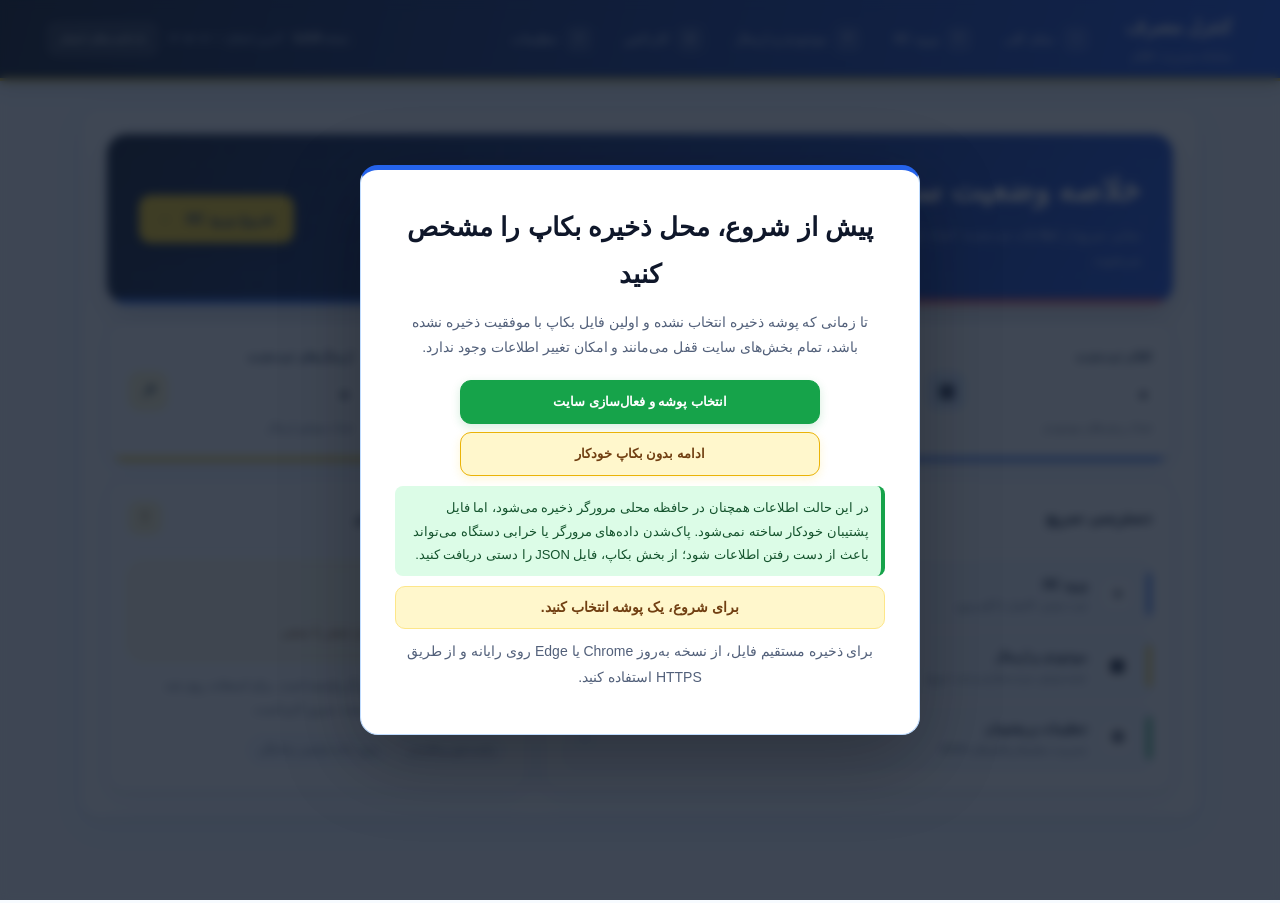
==== commit 10852c78: "حذف کامل سکشن گزارش‌ها از رابط کاربری" ====
--- a/index.html
+++ b/index.html
@@ -30,7 +30,6 @@
           <li><a class="nav-link" href="#section-dashboard"><span class="nav-number">۱</span><span>نمای کلی</span></a></li>
           <li><a class="nav-link" href="#section-1"><span class="nav-number">۲</span><span>ورود کالا</span></a></li>
           <li><a class="nav-link" href="#section-2"><span class="nav-number">۳</span><span>موجودی و ارسال</span></a></li>
-          <li><a class="nav-link" href="#section-4"><span class="nav-number">۴</span><span>گزارش‌ها</span></a></li>
           <li><a class="nav-link" href="#section-5"><span class="nav-number">۵</span><span>کاردکس</span></a></li>
           <li><a class="nav-link" href="#section-3"><span class="nav-number">۶</span><span>تنظیمات</span></a></li>
         </ul>
@@ -69,7 +68,6 @@
               <div class="dashboard-quick-links">
                 <a class="dashboard-quick-link" href="#section-1" data-section-target="section-1"><span class="quick-link-symbol">＋</span><span><strong>ورود کالا</strong><small>ثبت دستی، اکسل یا کلیپ‌بورد</small></span><span class="quick-link-arrow" aria-hidden="true">←</span></a>
                 <a class="dashboard-quick-link" href="#section-2" data-section-target="section-2"><span class="quick-link-symbol">▦</span><span><strong>موجودی و ارسال</strong><small>جست‌وجو، مرتب‌سازی و ثبت خروج</small></span><span class="quick-link-arrow" aria-hidden="true">←</span></a>
-                <a class="dashboard-quick-link" href="#section-4" data-section-target="section-4"><span class="quick-link-symbol">▤</span><span><strong>گزارش‌ها</strong><small>مرور تاریخچه ورود و ارسال</small></span><span class="quick-link-arrow" aria-hidden="true">←</span></a>
                 <a class="dashboard-quick-link" href="#section-3" data-section-target="section-3"><span class="quick-link-symbol">⚙</span><span><strong>تنظیمات و پشتیبان</strong><small>مدیریت محل‌ها و فایل‌های JSON</small></span><span class="quick-link-arrow" aria-hidden="true">←</span></a>
               </div>
             </section>
@@ -185,65 +183,6 @@
         </section>
 
         <!-- گزارش‌ها: تاریخچه ورود و ارسال، جدول‌های مستقل و قابل مرتب‌سازی دارند. -->
-        <section class="section-card" id="section-4" aria-labelledby="title-4">
-          <div class="section-heading">
-            <span class="section-icon" aria-hidden="true">▤</span>
-            <h3 id="title-4">گزارش‌ها</h3>
-          </div>
-          <!-- خلاصه مدیریتی افزوده‌شده؛ جدول‌های گزارش موجود بدون تغییر باقی می‌مانند. -->
-          <div class="reports-overview" aria-label="خلاصه گزارش‌ها">
-            <article class="report-metric"><span>مجموع ارسال‌ها</span><strong id="reports-total-shipments">۰</strong></article>
-            <article class="report-metric"><span>مجموع ورودها</span><strong id="reports-total-entries">۰</strong></article>
-            <article class="report-metric"><span>آخرین ارسال ثبت‌شده</span><strong id="reports-latest-shipment">—</strong></article>
-          </div>
-          <div class="settings-grid reports-grid">
-            <article class="settings-box entry-history-panel">
-              <h4>تاریخچه ارسال اقلام</h4>
-              <p>سوابق ارسال ثبت‌شده؛ برای مرتب‌سازی روی عنوان هر ستون کلیک کنید.</p>
-              <div class="entry-history-table-wrap">
-                <table class="preview-table entry-history-table shipment-history-table">
-                  <thead><tr>
-                    <th scope="col"><button class="entry-sort-button" type="button" data-shipment-sort="voucherNumber">شماره حواله <span aria-hidden="true">↕</span></button></th>
-                    <th scope="col"><button class="entry-sort-button" type="button" data-shipment-sort="exitNumber">شماره خروج <span aria-hidden="true">↕</span></button></th>
-                    <th scope="col"><button class="entry-sort-button" type="button" data-shipment-sort="date">تاریخ <span aria-hidden="true">↕</span></button></th>
-                    <th scope="col"><button class="entry-sort-button" type="button" data-shipment-sort="location">محل ارسال <span aria-hidden="true">↕</span></button></th>
-                    <th scope="col"><button class="entry-sort-button" type="button" data-shipment-sort="itemCount">تعداد اقلام <span aria-hidden="true">↕</span></button></th>
-                    <th scope="col"><button class="entry-sort-button" type="button" data-shipment-sort="pieceCount">تعداد قطعه <span aria-hidden="true">↕</span></button></th>
-                  </tr></thead>
-                  <tbody id="shipment-history-body"><tr><td colspan="6" class="preview-empty">هنوز ارسالی ثبت نشده است.</td></tr></tbody>
-                </table>
-              </div>
-              <div class="entry-history-pagination">
-                <button class="action-button secondary" id="shipment-history-prev" type="button" disabled>قبلی</button>
-                <span id="shipment-history-page" aria-live="polite">صفحه ۱</span>
-                <button class="action-button secondary" id="shipment-history-next" type="button" disabled>بعدی</button>
-              </div>
-            </article>
-            <article class="settings-box">
-              <h4>تاریخچه ورود اقلام</h4>
-              <p>فهرست ورودها؛ برای مرتب‌سازی روی عنوان هر ستون بزنید.</p>
-              <div class="preview-panel entry-history-panel">
-                <div class="entry-history-table-wrap">
-                  <table class="preview-table entry-history-table" aria-label="تاریخچه ورود اقلام">
-                    <thead><tr>
-                      <th scope="col"><button class="entry-sort-button" type="button" data-entry-sort="entryNumber" aria-label="مرتب‌سازی بر اساس شماره ورود">شماره ورود <span aria-hidden="true">↕</span></button></th>
-                      <th scope="col"><button class="entry-sort-button" type="button" data-entry-sort="date" aria-label="مرتب‌سازی بر اساس تاریخ">تاریخ <span aria-hidden="true">↕</span></button></th>
-                      <th scope="col"><button class="entry-sort-button" type="button" data-entry-sort="itemCount" aria-label="مرتب‌سازی بر اساس تعداد کالاها">تعداد کالاها <span aria-hidden="true">↕</span></button></th>
-                      <th scope="col"><button class="entry-sort-button" type="button" data-entry-sort="pieceCount" aria-label="مرتب‌سازی بر اساس تعداد قطعه‌ها">تعداد قطعه‌ها <span aria-hidden="true">↕</span></button></th>
-                    </tr></thead>
-                    <tbody id="entry-history-body"><tr><td colspan="4" class="preview-empty">هنوز ورودی ثبت نشده است.</td></tr></tbody>
-                  </table>
-                </div>
-              </div>
-              <div class="entry-history-pagination">
-                <button class="action-button secondary" id="entry-history-prev" type="button" disabled>قبلی</button>
-                <span id="entry-history-page" aria-live="polite">صفحه ۱</span>
-                <button class="action-button secondary" id="entry-history-next" type="button" disabled>بعدی</button>
-              </div>
-            </article>
-          </div>
-        </section>
-
         <section class="section-card" id="section-5" aria-labelledby="title-5">
           <div class="section-heading">
             <span class="section-icon" aria-hidden="true">▤</span>
@@ -251,17 +190,16 @@
           </div>
           <p class="preview-message">گردش بر اساس جزئیات ثبت‌شدهٔ ورود و ارسال است؛ سوابق قدیمیِ بدون جزئیات قلم در این جدول نمایش داده نمی‌شوند.</p>
           <p id="kardex-audit-summary" class="kardex-audit-summary" role="status" aria-live="polite">ممیزی سوابق در حال انجام است.</p>
-          <div class="reports-overview" aria-label="خلاصه نتایج فیلترشده کاردکس">
-            <article class="report-metric"><span>ردیف‌های منطبق با فیلتر</span><strong id="kardex-row-count">۰</strong></article>
-            <article class="report-metric"><span>مجموع ورود</span><strong id="kardex-incoming-total">۰</strong></article>
-            <article class="report-metric"><span>مجموع خروج</span><strong id="kardex-outgoing-total">۰</strong></article>
-          </div>
           <div class="kardex-toolbar">
-            <div class="field-group"><label for="kardex-search">جست‌وجو</label><input id="kardex-search" type="search" autocomplete="off" placeholder="کد، شرح کالا، شماره سند یا محل"></div>
-            <div class="field-group"><label for="kardex-movement-filter">نوع گردش</label><select id="kardex-movement-filter"><option value="all">همه گردش‌ها</option><option value="entry">ورود</option><option value="shipment">خروج</option></select></div>
-            <div class="field-group"><label for="kardex-date-from">از تاریخ (خورشیدی)</label><input id="kardex-date-from" class="solar-date-input" type="text" inputmode="numeric" autocomplete="off" placeholder="۱۴۰۵/۰۱/۰۱" aria-haspopup="dialog" aria-expanded="false"></div>
-            <div class="field-group"><label for="kardex-date-to">تا تاریخ (خورشیدی)</label><input id="kardex-date-to" class="solar-date-input" type="text" inputmode="numeric" autocomplete="off" placeholder="۱۴۰۵/۰۱/۰۱" aria-haspopup="dialog" aria-expanded="false"></div>
-            <div class="kardex-date-actions"><button class="action-button secondary" id="kardex-date-reset" type="button">پاک‌کردن تاریخ</button></div>
+            <div class="kardex-date-row">
+              <div class="field-group"><label for="kardex-date-from">از تاریخ (خورشیدی)</label><input id="kardex-date-from" class="solar-date-input" type="text" inputmode="numeric" autocomplete="off" placeholder="۱۴۰۵/۰۱/۰۱" aria-haspopup="dialog" aria-expanded="false"></div>
+              <div class="field-group"><label for="kardex-date-to">تا تاریخ (خورشیدی)</label><input id="kardex-date-to" class="solar-date-input" type="text" inputmode="numeric" autocomplete="off" placeholder="۱۴۰۵/۰۱/۰۱" aria-haspopup="dialog" aria-expanded="false"></div>
+              <button class="action-button secondary kardex-date-reset" id="kardex-date-reset" type="button">پاک‌کردن تاریخ</button>
+            </div>
+            <div class="kardex-search-row">
+              <div class="field-group"><label for="kardex-search">جست‌وجو</label><input id="kardex-search" type="search" autocomplete="off" placeholder="کد، شرح کالا، شماره سند یا محل"></div>
+              <div class="field-group"><label for="kardex-movement-filter">نوع گردش</label><select id="kardex-movement-filter"><option value="all">همه گردش‌ها</option><option value="entry">ورود</option><option value="shipment">خروج</option></select></div>
+            </div>
           </div>
           <div class="entry-history-table-wrap">
             <table class="preview-table kardex-table" aria-label="دفتر گردش اقلام">
--- a/index.css
+++ b/index.css
@@ -1023,3 +1023,84 @@
   .solar-date-toggle { min-width: 50px; padding-inline: 6px; }
   .solar-date-panel { width: min(276px, calc(100vw - 28px)); }
 }
+
+/* چیدمان نهایی فیلترهای کاردکس: تاریخ، سپس جست‌وجو و نوع گردش. */
+#section-5 .kardex-toolbar {
+  display: grid;
+  grid-template-columns: minmax(0, 1fr);
+  gap: 12px;
+  width: 100%;
+  margin: 0 0 14px;
+}
+#section-5 .kardex-date-row {
+  display: grid;
+  grid-template-columns: repeat(2, minmax(0, 1fr)) auto;
+  align-items: end;
+  gap: 12px;
+  min-width: 0;
+}
+#section-5 .kardex-search-row {
+  display: grid;
+  grid-template-columns: minmax(0, 2fr) minmax(180px, 1fr);
+  gap: 12px;
+  min-width: 0;
+}
+#section-5 .kardex-toolbar .field-group {
+  min-width: 0;
+  width: 100%;
+  margin: 0;
+}
+#section-5 .kardex-toolbar input,
+#section-5 .kardex-toolbar select {
+  box-sizing: border-box;
+  width: 100%;
+  min-width: 0;
+}
+#section-5 .solar-date-control {
+  display: block;
+  width: 100%;
+}
+#section-5 .solar-date-control > .solar-date-input {
+  display: block;
+  width: 100%;
+  min-height: 42px;
+  direction: ltr;
+  text-align: center;
+}
+#section-5 .solar-date-panel {
+  inset-inline-start: 0;
+  inset-inline-end: auto;
+}
+#section-5 .kardex-date-reset {
+  min-height: 42px;
+  white-space: nowrap;
+}
+#section-5 .entry-history-table-wrap {
+  width: 100%;
+  max-width: none;
+  overflow-x: auto;
+}
+#section-5 .kardex-table {
+  width: 100%;
+  min-width: 1180px;
+  table-layout: auto;
+}
+#section-5 .kardex-table th,
+#section-5 .kardex-table td {
+  padding-inline: 12px;
+}
+#section-5 .kardex-table th:nth-child(5),
+#section-5 .kardex-table td:nth-child(5) {
+  min-width: 220px;
+}
+@media (max-width: 640px) {
+  #section-5 .kardex-date-row {
+    grid-template-columns: minmax(0, 1fr);
+  }
+  #section-5 .kardex-search-row {
+    grid-template-columns: minmax(0, 1fr);
+  }
+  #section-5 .kardex-date-reset {
+    justify-self: start;
+  }
+}
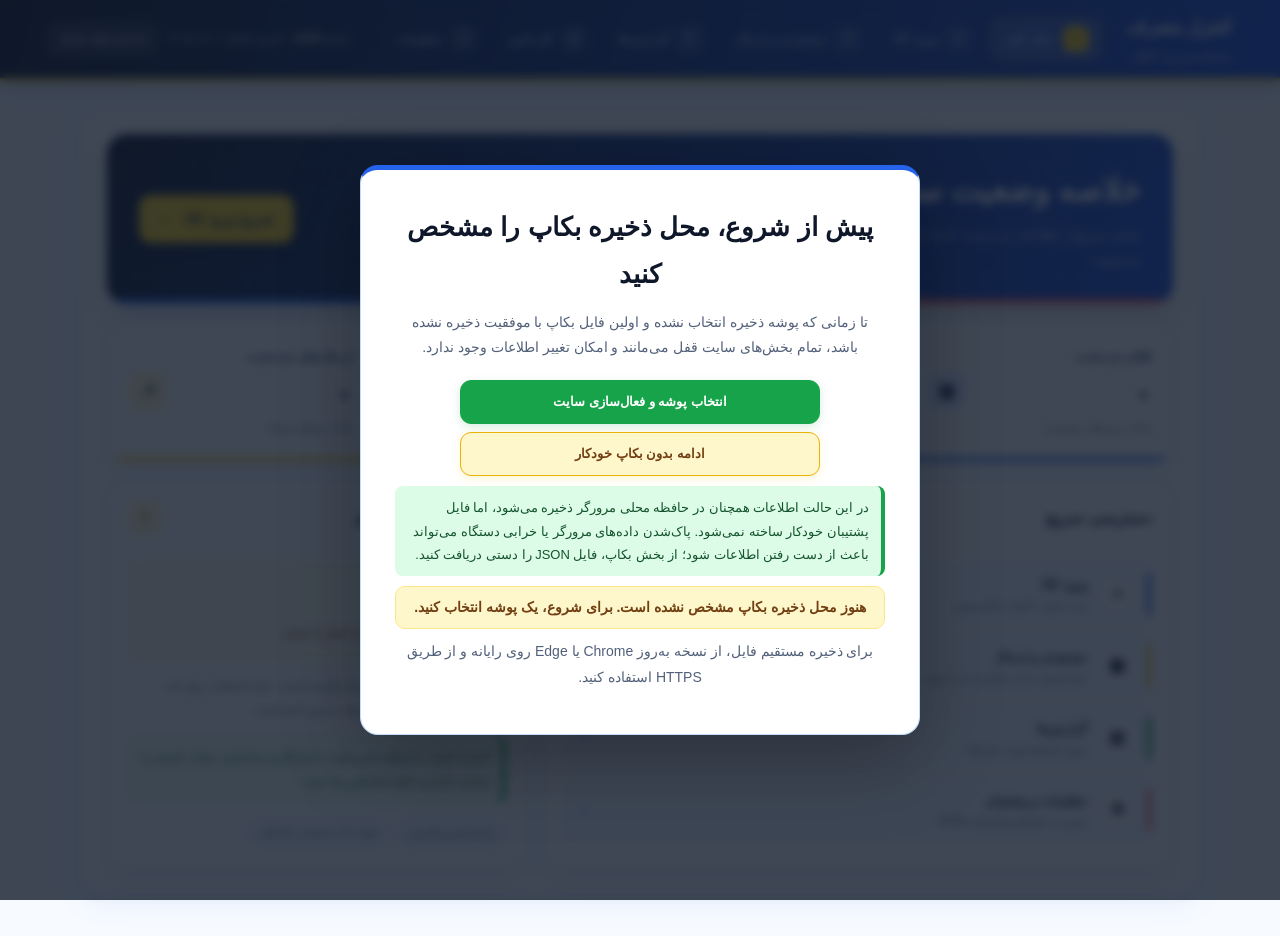
==== commit 8a6c7562: "بازگردانی سکشن گزارش‌ها و حفظ سایر تغییرات" ====
--- a/index.html
+++ b/index.html
@@ -30,6 +30,7 @@
           <li><a class="nav-link" href="#section-dashboard"><span class="nav-number">۱</span><span>نمای کلی</span></a></li>
           <li><a class="nav-link" href="#section-1"><span class="nav-number">۲</span><span>ورود کالا</span></a></li>
           <li><a class="nav-link" href="#section-2"><span class="nav-number">۳</span><span>موجودی و ارسال</span></a></li>
+          <li><a class="nav-link" href="#section-4"><span class="nav-number">۴</span><span>گزارش‌ها</span></a></li>
           <li><a class="nav-link" href="#section-5"><span class="nav-number">۵</span><span>کاردکس</span></a></li>
           <li><a class="nav-link" href="#section-3"><span class="nav-number">۶</span><span>تنظیمات</span></a></li>
         </ul>
@@ -68,6 +69,7 @@
               <div class="dashboard-quick-links">
                 <a class="dashboard-quick-link" href="#section-1" data-section-target="section-1"><span class="quick-link-symbol">＋</span><span><strong>ورود کالا</strong><small>ثبت دستی، اکسل یا کلیپ‌بورد</small></span><span class="quick-link-arrow" aria-hidden="true">←</span></a>
                 <a class="dashboard-quick-link" href="#section-2" data-section-target="section-2"><span class="quick-link-symbol">▦</span><span><strong>موجودی و ارسال</strong><small>جست‌وجو، مرتب‌سازی و ثبت خروج</small></span><span class="quick-link-arrow" aria-hidden="true">←</span></a>
+                <a class="dashboard-quick-link" href="#section-4" data-section-target="section-4"><span class="quick-link-symbol">▤</span><span><strong>گزارش‌ها</strong><small>مرور تاریخچه ورود و ارسال</small></span><span class="quick-link-arrow" aria-hidden="true">←</span></a>
                 <a class="dashboard-quick-link" href="#section-3" data-section-target="section-3"><span class="quick-link-symbol">⚙</span><span><strong>تنظیمات و پشتیبان</strong><small>مدیریت محل‌ها و فایل‌های JSON</small></span><span class="quick-link-arrow" aria-hidden="true">←</span></a>
               </div>
             </section>
@@ -183,6 +185,65 @@
         </section>
 
         <!-- گزارش‌ها: تاریخچه ورود و ارسال، جدول‌های مستقل و قابل مرتب‌سازی دارند. -->
+        <section class="section-card" id="section-4" aria-labelledby="title-4">
+          <div class="section-heading">
+            <span class="section-icon" aria-hidden="true">▤</span>
+            <h3 id="title-4">گزارش‌ها</h3>
+          </div>
+          <!-- خلاصه مدیریتی افزوده‌شده؛ جدول‌های گزارش موجود بدون تغییر باقی می‌مانند. -->
+          <div class="reports-overview" aria-label="خلاصه گزارش‌ها">
+            <article class="report-metric"><span>مجموع ارسال‌ها</span><strong id="reports-total-shipments">۰</strong></article>
+            <article class="report-metric"><span>مجموع ورودها</span><strong id="reports-total-entries">۰</strong></article>
+            <article class="report-metric"><span>آخرین ارسال ثبت‌شده</span><strong id="reports-latest-shipment">—</strong></article>
+          </div>
+          <div class="settings-grid reports-grid">
+            <article class="settings-box entry-history-panel">
+              <h4>تاریخچه ارسال اقلام</h4>
+              <p>سوابق ارسال ثبت‌شده؛ برای مرتب‌سازی روی عنوان هر ستون کلیک کنید.</p>
+              <div class="entry-history-table-wrap">
+                <table class="preview-table entry-history-table shipment-history-table">
+                  <thead><tr>
+                    <th scope="col"><button class="entry-sort-button" type="button" data-shipment-sort="voucherNumber">شماره حواله <span aria-hidden="true">↕</span></button></th>
+                    <th scope="col"><button class="entry-sort-button" type="button" data-shipment-sort="exitNumber">شماره خروج <span aria-hidden="true">↕</span></button></th>
+                    <th scope="col"><button class="entry-sort-button" type="button" data-shipment-sort="date">تاریخ <span aria-hidden="true">↕</span></button></th>
+                    <th scope="col"><button class="entry-sort-button" type="button" data-shipment-sort="location">محل ارسال <span aria-hidden="true">↕</span></button></th>
+                    <th scope="col"><button class="entry-sort-button" type="button" data-shipment-sort="itemCount">تعداد اقلام <span aria-hidden="true">↕</span></button></th>
+                    <th scope="col"><button class="entry-sort-button" type="button" data-shipment-sort="pieceCount">تعداد قطعه <span aria-hidden="true">↕</span></button></th>
+                  </tr></thead>
+                  <tbody id="shipment-history-body"><tr><td colspan="6" class="preview-empty">هنوز ارسالی ثبت نشده است.</td></tr></tbody>
+                </table>
+              </div>
+              <div class="entry-history-pagination">
+                <button class="action-button secondary" id="shipment-history-prev" type="button" disabled>قبلی</button>
+                <span id="shipment-history-page" aria-live="polite">صفحه ۱</span>
+                <button class="action-button secondary" id="shipment-history-next" type="button" disabled>بعدی</button>
+              </div>
+            </article>
+            <article class="settings-box">
+              <h4>تاریخچه ورود اقلام</h4>
+              <p>فهرست ورودها؛ برای مرتب‌سازی روی عنوان هر ستون بزنید.</p>
+              <div class="preview-panel entry-history-panel">
+                <div class="entry-history-table-wrap">
+                  <table class="preview-table entry-history-table" aria-label="تاریخچه ورود اقلام">
+                    <thead><tr>
+                      <th scope="col"><button class="entry-sort-button" type="button" data-entry-sort="entryNumber" aria-label="مرتب‌سازی بر اساس شماره ورود">شماره ورود <span aria-hidden="true">↕</span></button></th>
+                      <th scope="col"><button class="entry-sort-button" type="button" data-entry-sort="date" aria-label="مرتب‌سازی بر اساس تاریخ">تاریخ <span aria-hidden="true">↕</span></button></th>
+                      <th scope="col"><button class="entry-sort-button" type="button" data-entry-sort="itemCount" aria-label="مرتب‌سازی بر اساس تعداد کالاها">تعداد کالاها <span aria-hidden="true">↕</span></button></th>
+                      <th scope="col"><button class="entry-sort-button" type="button" data-entry-sort="pieceCount" aria-label="مرتب‌سازی بر اساس تعداد قطعه‌ها">تعداد قطعه‌ها <span aria-hidden="true">↕</span></button></th>
+                    </tr></thead>
+                    <tbody id="entry-history-body"><tr><td colspan="4" class="preview-empty">هنوز ورودی ثبت نشده است.</td></tr></tbody>
+                  </table>
+                </div>
+              </div>
+              <div class="entry-history-pagination">
+                <button class="action-button secondary" id="entry-history-prev" type="button" disabled>قبلی</button>
+                <span id="entry-history-page" aria-live="polite">صفحه ۱</span>
+                <button class="action-button secondary" id="entry-history-next" type="button" disabled>بعدی</button>
+              </div>
+            </article>
+          </div>
+        </section>
+
         <section class="section-card" id="section-5" aria-labelledby="title-5">
           <div class="section-heading">
             <span class="section-icon" aria-hidden="true">▤</span>
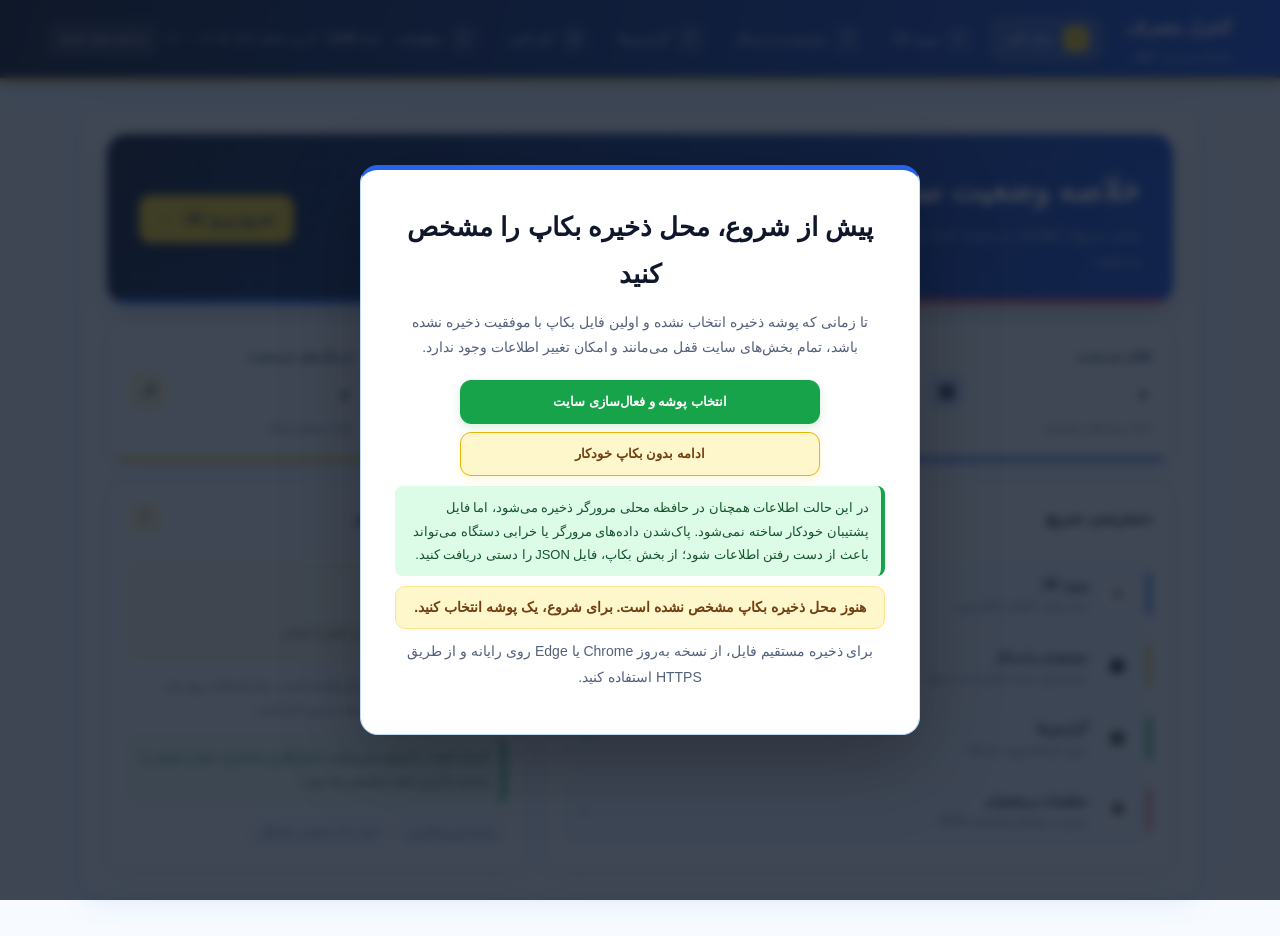
==== commit 8510f8ff: "feat: add inventory status filter and enhance visual layout - Added inventory stock status filter (a" ====
--- a/index.html
+++ b/index.html
@@ -18,8 +18,8 @@
         <p>سامانه مدیریت اقلام</p>
       </div>
       <div class="release-meta" aria-label="اطلاعات نسخه">
-        <span class="release-version">نسخه <strong>1.2.0</strong></span>
-        <time datetime="2026-10-23">آخرین اصلاح: ۱۴۰۵/۰۸/۰۱</time>
+        <span class="release-version">نسخه <strong>1.1.0</strong></span>
+        <time datetime="2026-10-21T22:00:00+02:00">آخرین اصلاح: ۱۴۰۵/۰۷/۲۹، ۲۲:۰۰</time>
         <button class="release-notes-button" id="open-release-notes" type="button" aria-haspopup="dialog" aria-controls="release-notes-dialog">یادداشت‌های انتشار</button>
       </div>
 
@@ -37,8 +37,8 @@
       </nav>
     </header>
     <dialog class="release-notes-dialog" id="release-notes-dialog" aria-labelledby="release-notes-title">
-      <div class="release-notes-header"><div><span class="page-eyebrow">CHANGELOG</span><h2 id="release-notes-title">آخرین اصلاحات سامانه</h2><p>نسخه 1.2.0 · ۱۴۰۵/۰۸/۰۱</p></div><button class="release-notes-close" id="close-release-notes" type="button" aria-label="بستن پنجره">×</button></div>
-      <div class="release-notes-content"><h3>نسخه 1.2.0 — فیلترهای تاریخ خورشیدی</h3><ul><li>تبدیل فیلترهای تاریخ کاردکس و گزارش تفصیلی مصرف به ورودی و انتخاب‌گر تاریخ خورشیدی.</li><li>پشتیبانی از انتخاب تاریخ از تقویم یا ورود دستی با ارقام فارسی؛ نمایش پیام روشن برای تاریخ نامعتبر.</li><li>تبدیل تاریخ خورشیدی به تاریخ استاندارد فقط هنگام فیلتر، بدون تغییر timestamp سوابق ذخیره‌شده.</li><li>طراحی واکنش‌گرا و بدون وابستگی به سرویس خارجی برای پشتیبانی از محیط‌های آفلاین.</li></ul><p class="release-notes-footnote">بررسی ساختاری و آزمون تبدیل چند تاریخ انجام شده است؛ آزمون تعاملی در مرورگر واقعی و آزمون کامل سال‌های کبیسه هنوز لازم است.</p></div>
+      <div class="release-notes-header"><div><span class="page-eyebrow">CHANGELOG</span><h2 id="release-notes-title">آخرین اصلاحات سامانه</h2><p>نسخه 1.1.0 · ۱۴۰۵/۰۷/۲۹</p></div><button class="release-notes-close" id="close-release-notes" type="button" aria-label="بستن پنجره">×</button></div>
+      <div class="release-notes-content"><h3>نسخه 1.1.0 — مدیریت موجودی و گزارش‌گیری</h3><ul><li>افزودن حداقل موجودی، هشدار کمبود و فیلتر وضعیت موجودی با حفظ سازگاری داده‌های قبلی.</li><li>افزودن شناسه‌های سند و ردیف برای رهگیری ورود و ارسال و نمایش جزئیات اقلام هر سند ارسال.</li><li>افزودن گروه اختیاری کالا و گزارش مصرف با فیلتر تاریخ، محل و گروه، به‌همراه CSV فارسی‌پذیر با خنثی‌سازی متن‌های فرمول‌مانند برای Excel.</li><li>بهبود واکنش‌گرایی فیلترها و گزارش، خوانایی فارسی و فوکوس صفحه‌کلید.</li><li>به‌روزرسانی راهنمای اجرا، سازگاری بکاپ‌های قدیمی و نتایج آزمون‌های ایستا.</li></ul><p class="release-notes-footnote">قالب نسخه‌بندی MAJOR.MINOR.PATCH است. آزمون مرورگر واقعی و بررسی داده‌های دستگاه مقصد هنوز لازم است؛ این نسخه نتیجه آزمون تعاملی را ادعا نمی‌کند.</p></div>
     </dialog>
 
     <!-- محتوای اصلی برنامه پس از ناوبری؛ اطلاعات نسخه در هدر اصلی قرار دارد. -->
@@ -165,7 +165,18 @@
           <div class="inventory-list-heading">
             <h4>لیست مشاهده کالاها</h4>
           </div>
-          <input id="inventory-search" class="inventory-search-input" type="search" autocomplete="off" aria-label="جست‌وجوی موجودی" placeholder="جست‌وجو بر اساس کد یا شرح کالا">
+          <div class="inventory-search-toolbar">
+            <input id="inventory-search" class="inventory-search-input" type="search" autocomplete="off" aria-label="جست‌وجوی موجودی" placeholder="جست‌وجو بر اساس کد یا شرح کالا">
+            <div class="inventory-filter-group">
+              <label for="inventory-stock-filter">فیلتر وضعیت:</label>
+              <select id="inventory-stock-filter" class="inventory-stock-filter-select">
+                <option value="all">همه اقلام</option>
+                <option value="low">کمبود نسبت به حداقل موجودی</option>
+                <option value="zero">موجودی صفر یا منفی</option>
+                <option value="positive">موجودی مثبت</option>
+              </select>
+            </div>
+          </div>
           <div class="inventory-table-wrap">
             <table class="inventory-table" aria-label="فهرست کالاهای موجود">
               <thead>
@@ -250,22 +261,19 @@
             <h3 id="title-5">کاردکس</h3>
           </div>
           <p class="preview-message">گردش بر اساس جزئیات ثبت‌شدهٔ ورود و ارسال است؛ سوابق قدیمیِ بدون جزئیات قلم در این جدول نمایش داده نمی‌شوند.</p>
-          <p id="kardex-audit-summary" class="kardex-audit-summary" role="status" aria-live="polite">ممیزی سوابق در حال انجام است.</p>
+          <div class="reports-overview" aria-label="خلاصه کاردکس">
+            <article class="report-metric"><span>ردیف‌های گردش</span><strong id="kardex-row-count">۰</strong></article>
+            <article class="report-metric"><span>مجموع ورود</span><strong id="kardex-incoming-total">۰</strong></article>
+            <article class="report-metric"><span>مجموع خروج</span><strong id="kardex-outgoing-total">۰</strong></article>
+          </div>
           <div class="kardex-toolbar">
-            <div class="kardex-date-row">
-              <div class="field-group"><label for="kardex-date-from">از تاریخ (خورشیدی)</label><input id="kardex-date-from" class="solar-date-input" type="text" inputmode="numeric" autocomplete="off" placeholder="۱۴۰۵/۰۱/۰۱" aria-haspopup="dialog" aria-expanded="false"></div>
-              <div class="field-group"><label for="kardex-date-to">تا تاریخ (خورشیدی)</label><input id="kardex-date-to" class="solar-date-input" type="text" inputmode="numeric" autocomplete="off" placeholder="۱۴۰۵/۰۱/۰۱" aria-haspopup="dialog" aria-expanded="false"></div>
-              <button class="action-button secondary kardex-date-reset" id="kardex-date-reset" type="button">پاک‌کردن تاریخ</button>
-            </div>
-            <div class="kardex-search-row">
-              <div class="field-group"><label for="kardex-search">جست‌وجو</label><input id="kardex-search" type="search" autocomplete="off" placeholder="کد، شرح کالا، شماره سند یا محل"></div>
-              <div class="field-group"><label for="kardex-movement-filter">نوع گردش</label><select id="kardex-movement-filter"><option value="all">همه گردش‌ها</option><option value="entry">ورود</option><option value="shipment">خروج</option></select></div>
-            </div>
+            <div class="field-group"><label for="kardex-search">جست‌وجو</label><input id="kardex-search" type="search" autocomplete="off" placeholder="کد، شرح کالا یا شماره سند"></div>
+            <div class="field-group"><label for="kardex-movement-filter">نوع گردش</label><select id="kardex-movement-filter"><option value="all">همه گردش‌ها</option><option value="entry">ورود</option><option value="shipment">خروج</option></select></div>
           </div>
           <div class="entry-history-table-wrap">
             <table class="preview-table kardex-table" aria-label="دفتر گردش اقلام">
-              <thead><tr><th scope="col">تاریخ و ساعت</th><th scope="col">نوع</th><th scope="col">شماره سند</th><th scope="col">کد کالا</th><th scope="col">شرح کالا</th><th scope="col">محل</th><th scope="col">ورود</th><th scope="col">خروج</th><th scope="col">مانده نسبی</th></tr></thead>
-              <tbody id="kardex-body"><tr><td colspan="9" class="preview-empty">گردشی برای نمایش وجود ندارد.</td></tr></tbody>
+              <thead><tr><th scope="col">تاریخ و ساعت</th><th scope="col">نوع</th><th scope="col">شماره سند</th><th scope="col">کد کالا</th><th scope="col">شرح کالا</th><th scope="col">محل</th><th scope="col">ورود</th><th scope="col">خروج</th></tr></thead>
+              <tbody id="kardex-body"><tr><td colspan="8" class="preview-empty">گردشی برای نمایش وجود ندارد.</td></tr></tbody>
             </table>
           </div>
         </section>
--- a/index.css
+++ b/index.css
@@ -502,7 +502,39 @@
 .preview-empty { color: var(--muted); font-size: 12px; }
 
 /* ---------- ۷) موجودی و ارسال ---------- */
-.inventory-search-input { display: block; width: 100%; min-height: 44px; margin: 0 0 14px; }
+.inventory-search-toolbar {
+  display: flex;
+  align-items: center;
+  gap: 12px;
+  flex-wrap: wrap;
+  margin: 0 0 14px;
+}
+.inventory-search-input {
+  flex: 1 1 300px;
+  min-height: 44px;
+  margin: 0;
+}
+.inventory-filter-group {
+  display: flex;
+  align-items: center;
+  gap: 8px;
+  flex: 0 0 auto;
+  white-space: nowrap;
+}
+.inventory-filter-group label {
+  color: var(--ink);
+  font-size: 13px;
+  font-weight: 700;
+}
+.inventory-stock-filter-select {
+  min-height: 44px;
+  padding: 6px 12px;
+  border: 1px solid var(--blue);
+  border-radius: 10px;
+  background: #fff;
+  color: var(--ink);
+  font-weight: 700;
+}
 
 .inventory-toolbar { display: flex; align-items: center; justify-content: space-between; flex-wrap: wrap; gap: 8px 14px; margin: 0 0 14px; }
 .inventory-count { margin: 0; color: var(--ink); font-size: 13px; font-weight: 700; }
@@ -855,252 +887,3 @@
   *, *::before, *::after { transition-duration: .01ms !important; animation-duration: .01ms !important; animation-iteration-count: 1 !important; }
   .action-button:hover:not(:disabled), .dashboard-primary-link:hover { transform: none; }
 }
-
-/* بهبودهای اختصاصی کاردکس: ممیزی، فیلتر تاریخ و مانده نسبی. */
-.kardex-audit-summary {
-  margin: 0 0 14px;
-  padding: 10px 12px;
-  border: 1px solid var(--line);
-  border-right: 4px solid var(--green);
-  border-radius: 10px;
-  background: #fff;
-  color: var(--ink);
-  font-size: 13px;
-  line-height: 1.9;
-  overflow-wrap: anywhere;
-}
-.kardex-audit-summary[data-status="warning"] {
-  border-right-color: #d97706;
-  background: #fffbeb;
-  color: #92400e;
-}
-.kardex-toolbar { grid-template-columns: minmax(0, 2fr) repeat(2, minmax(150px, 1fr)); align-items: end; }
-.kardex-toolbar input, .kardex-toolbar select { width: 100%; min-width: 0; }
-.kardex-date-actions { display: flex; align-items: end; min-width: 0; }
-.kardex-date-actions .action-button { width: 100%; min-height: 42px; }
-.kardex-table { min-width: 1080px; }
-.kardex-table th, .kardex-table td { vertical-align: middle; }
-.kardex-table td:nth-child(1) { min-width: 145px; white-space: nowrap; }
-.kardex-table td:nth-child(3) { min-width: 140px; overflow-wrap: anywhere; }
-.kardex-table td:nth-child(4), .kardex-table td:nth-child(n + 7) {
-  direction: ltr;
-  unicode-bidi: plaintext;
-  font-variant-numeric: tabular-nums;
-  white-space: nowrap;
-}
-.kardex-table td:nth-child(5), .kardex-table td:nth-child(6) {
-  min-width: 150px;
-  max-width: 280px;
-  white-space: normal;
-  overflow-wrap: anywhere;
-  text-align: right;
-}
-.kardex-row-undated td:first-child { color: #92400e; font-weight: 700; }
-.kardex-number-cell { font-weight: 700; }
-@media (max-width: 760px) {
-  .kardex-toolbar { grid-template-columns: minmax(0, 1fr); }
-  .kardex-date-actions .action-button { width: auto; }
-  .kardex-audit-summary { font-size: 12px; }
-}
-
-/* انتخاب‌گر تاریخ خورشیدی؛ مستقل از سرویس‌های بیرونی و قابل استفاده آفلاین. */
-.solar-date-control {
-  position: relative;
-  display: flex;
-  align-items: stretch;
-  gap: 6px;
-  width: 100%;
-  min-width: 0;
-}
-.solar-date-control > .solar-date-input {
-  flex: 1 1 auto;
-  width: 1%;
-  min-width: 0;
-  direction: ltr;
-  text-align: center;
-  font-variant-numeric: tabular-nums;
-}
-.solar-date-toggle {
-  flex: 0 0 auto;
-  min-width: 58px;
-  padding: 0 10px;
-  border: 1px solid var(--line);
-  border-radius: 8px;
-  background: var(--surface, #fff);
-  color: var(--text);
-  font: inherit;
-  font-size: 12px;
-  font-weight: 700;
-  cursor: pointer;
-}
-.solar-date-toggle:hover,
-.solar-date-toggle:focus-visible {
-  border-color: var(--primary, #2563eb);
-  outline: 2px solid transparent;
-}
-.solar-date-input[aria-invalid="true"] {
-  border-color: #dc2626;
-  box-shadow: 0 0 0 1px #dc2626;
-}
-.solar-date-panel {
-  position: absolute;
-  z-index: 1000;
-  top: calc(100% + 6px);
-  inset-inline-start: 0;
-  width: min(292px, calc(100vw - 36px));
-  padding: 12px;
-  border: 1px solid var(--line);
-  border-radius: 12px;
-  background: var(--surface, #fff);
-  color: var(--text, #1f2937);
-  box-shadow: 0 12px 32px rgb(15 23 42 / 18%);
-  direction: rtl;
-}
-.solar-date-panel[hidden] { display: none !important; }
-.solar-calendar-heading {
-  display: grid;
-  grid-template-columns: 36px minmax(0, 1fr) 36px;
-  align-items: center;
-  gap: 8px;
-  margin-bottom: 10px;
-  text-align: center;
-}
-.solar-calendar-heading strong { font-size: 14px; }
-.solar-calendar-nav {
-  min-height: 34px;
-  border: 1px solid var(--line);
-  border-radius: 8px;
-  background: transparent;
-  color: inherit;
-  font-size: 20px;
-  cursor: pointer;
-}
-.solar-calendar-grid {
-  display: grid;
-  grid-template-columns: repeat(7, minmax(0, 1fr));
-  gap: 3px;
-}
-.solar-calendar-weekdays {
-  margin-bottom: 5px;
-  color: var(--muted, #64748b);
-  font-size: 12px;
-  font-weight: 700;
-  text-align: center;
-}
-.solar-calendar-weekdays span { padding: 5px 0; }
-.solar-calendar-day,
-.solar-calendar-empty {
-  display: grid;
-  place-items: center;
-  min-width: 0;
-  min-height: 33px;
-}
-.solar-calendar-day {
-  border: 1px solid transparent;
-  border-radius: 7px;
-  background: transparent;
-  color: inherit;
-  font: inherit;
-  font-size: 13px;
-  cursor: pointer;
-}
-.solar-calendar-day:hover,
-.solar-calendar-day:focus-visible {
-  border-color: var(--primary, #2563eb);
-  outline: none;
-}
-.solar-calendar-day.is-selected {
-  background: var(--primary, #2563eb);
-  color: #fff;
-  font-weight: 800;
-}
-.solar-calendar-day.is-today:not(.is-selected) {
-  border-color: var(--primary, #2563eb);
-  font-weight: 800;
-}
-@media (max-width: 420px) {
-  .solar-date-control { gap: 4px; }
-  .solar-date-toggle { min-width: 50px; padding-inline: 6px; }
-  .solar-date-panel { width: min(276px, calc(100vw - 28px)); }
-}
-
-/* چیدمان نهایی فیلترهای کاردکس: تاریخ، سپس جست‌وجو و نوع گردش. */
-#section-5 .kardex-toolbar {
-  display: grid;
-  grid-template-columns: minmax(0, 1fr);
-  gap: 12px;
-  width: 100%;
-  margin: 0 0 14px;
-}
-#section-5 .kardex-date-row {
-  display: grid;
-  grid-template-columns: repeat(2, minmax(0, 1fr)) auto;
-  align-items: end;
-  gap: 12px;
-  min-width: 0;
-}
-#section-5 .kardex-search-row {
-  display: grid;
-  grid-template-columns: minmax(0, 2fr) minmax(180px, 1fr);
-  gap: 12px;
-  min-width: 0;
-}
-#section-5 .kardex-toolbar .field-group {
-  min-width: 0;
-  width: 100%;
-  margin: 0;
-}
-#section-5 .kardex-toolbar input,
-#section-5 .kardex-toolbar select {
-  box-sizing: border-box;
-  width: 100%;
-  min-width: 0;
-}
-#section-5 .solar-date-control {
-  display: block;
-  width: 100%;
-}
-#section-5 .solar-date-control > .solar-date-input {
-  display: block;
-  width: 100%;
-  min-height: 42px;
-  direction: ltr;
-  text-align: center;
-}
-#section-5 .solar-date-panel {
-  inset-inline-start: 0;
-  inset-inline-end: auto;
-}
-#section-5 .kardex-date-reset {
-  min-height: 42px;
-  white-space: nowrap;
-}
-#section-5 .entry-history-table-wrap {
-  width: 100%;
-  max-width: none;
-  overflow-x: auto;
-}
-#section-5 .kardex-table {
-  width: 100%;
-  min-width: 1180px;
-  table-layout: auto;
-}
-#section-5 .kardex-table th,
-#section-5 .kardex-table td {
-  padding-inline: 12px;
-}
-#section-5 .kardex-table th:nth-child(5),
-#section-5 .kardex-table td:nth-child(5) {
-  min-width: 220px;
-}
-@media (max-width: 640px) {
-  #section-5 .kardex-date-row {
-    grid-template-columns: minmax(0, 1fr);
-  }
-  #section-5 .kardex-search-row {
-    grid-template-columns: minmax(0, 1fr);
-  }
-  #section-5 .kardex-date-reset {
-    justify-self: start;
-  }
-}
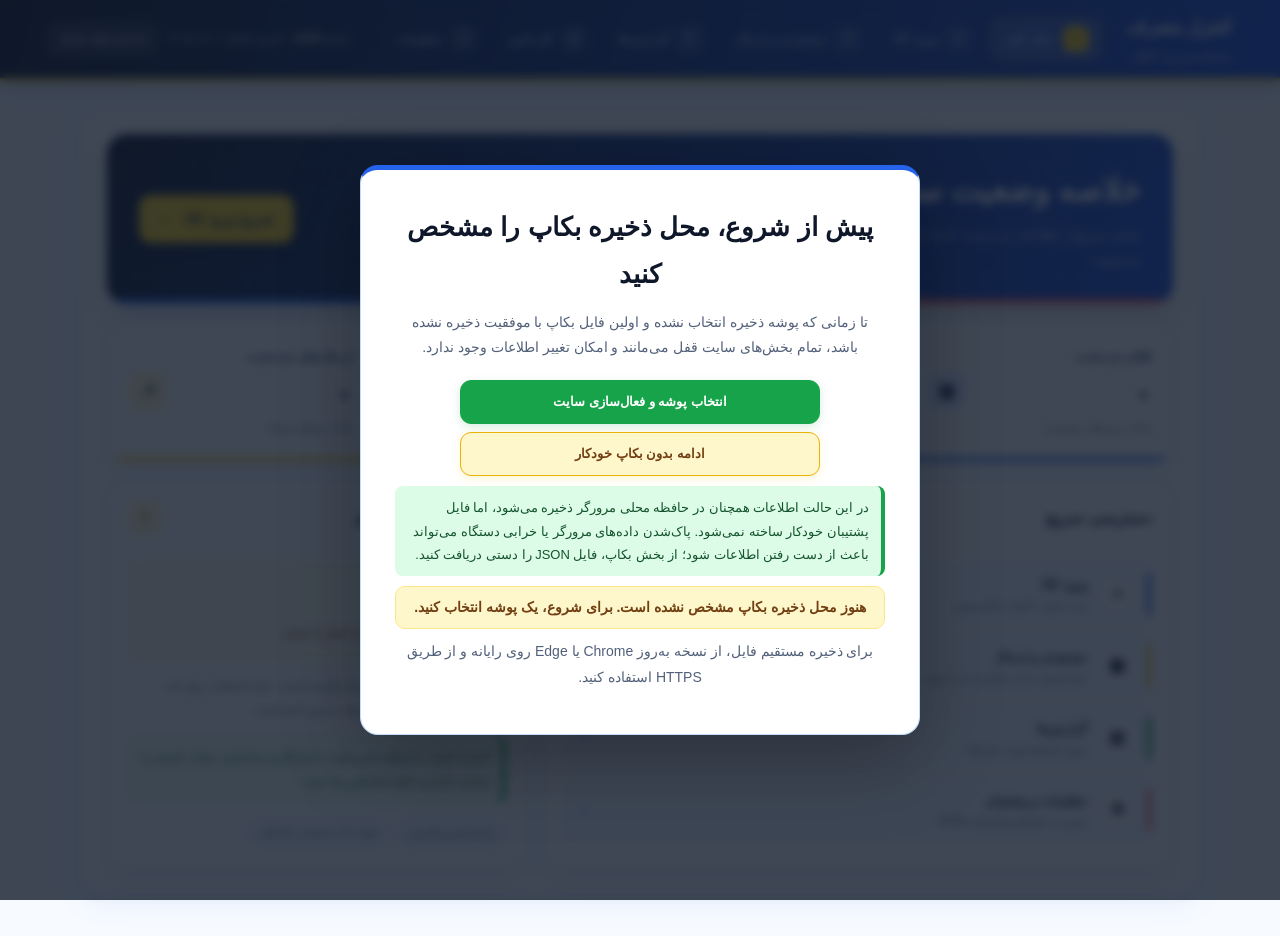
==== commit a09d887b: "Merge 8510f8fff2dc76afcc198bff560f458fc985a6fb into 8a6c7562f69306dbcf514fc25188600f0446f39c" ====
--- a/index.html
+++ b/index.html
@@ -18,8 +18,8 @@
         <p>سامانه مدیریت اقلام</p>
       </div>
       <div class="release-meta" aria-label="اطلاعات نسخه">
-        <span class="release-version">نسخه <strong>1.1.0</strong></span>
-        <time datetime="2026-10-21T22:00:00+02:00">آخرین اصلاح: ۱۴۰۵/۰۷/۲۹، ۲۲:۰۰</time>
+        <span class="release-version">نسخه <strong>1.2.0</strong></span>
+        <time datetime="2026-10-23">آخرین اصلاح: ۱۴۰۵/۰۸/۰۱</time>
         <button class="release-notes-button" id="open-release-notes" type="button" aria-haspopup="dialog" aria-controls="release-notes-dialog">یادداشت‌های انتشار</button>
       </div>
 
@@ -37,8 +37,8 @@
       </nav>
     </header>
     <dialog class="release-notes-dialog" id="release-notes-dialog" aria-labelledby="release-notes-title">
-      <div class="release-notes-header"><div><span class="page-eyebrow">CHANGELOG</span><h2 id="release-notes-title">آخرین اصلاحات سامانه</h2><p>نسخه 1.1.0 · ۱۴۰۵/۰۷/۲۹</p></div><button class="release-notes-close" id="close-release-notes" type="button" aria-label="بستن پنجره">×</button></div>
-      <div class="release-notes-content"><h3>نسخه 1.1.0 — مدیریت موجودی و گزارش‌گیری</h3><ul><li>افزودن حداقل موجودی، هشدار کمبود و فیلتر وضعیت موجودی با حفظ سازگاری داده‌های قبلی.</li><li>افزودن شناسه‌های سند و ردیف برای رهگیری ورود و ارسال و نمایش جزئیات اقلام هر سند ارسال.</li><li>افزودن گروه اختیاری کالا و گزارش مصرف با فیلتر تاریخ، محل و گروه، به‌همراه CSV فارسی‌پذیر با خنثی‌سازی متن‌های فرمول‌مانند برای Excel.</li><li>بهبود واکنش‌گرایی فیلترها و گزارش، خوانایی فارسی و فوکوس صفحه‌کلید.</li><li>به‌روزرسانی راهنمای اجرا، سازگاری بکاپ‌های قدیمی و نتایج آزمون‌های ایستا.</li></ul><p class="release-notes-footnote">قالب نسخه‌بندی MAJOR.MINOR.PATCH است. آزمون مرورگر واقعی و بررسی داده‌های دستگاه مقصد هنوز لازم است؛ این نسخه نتیجه آزمون تعاملی را ادعا نمی‌کند.</p></div>
+      <div class="release-notes-header"><div><span class="page-eyebrow">CHANGELOG</span><h2 id="release-notes-title">آخرین اصلاحات سامانه</h2><p>نسخه 1.2.0 · ۱۴۰۵/۰۸/۰۱</p></div><button class="release-notes-close" id="close-release-notes" type="button" aria-label="بستن پنجره">×</button></div>
+      <div class="release-notes-content"><h3>نسخه 1.2.0 — فیلترهای تاریخ خورشیدی</h3><ul><li>تبدیل فیلترهای تاریخ کاردکس و گزارش تفصیلی مصرف به ورودی و انتخاب‌گر تاریخ خورشیدی.</li><li>پشتیبانی از انتخاب تاریخ از تقویم یا ورود دستی با ارقام فارسی؛ نمایش پیام روشن برای تاریخ نامعتبر.</li><li>تبدیل تاریخ خورشیدی به تاریخ استاندارد فقط هنگام فیلتر، بدون تغییر timestamp سوابق ذخیره‌شده.</li><li>طراحی واکنش‌گرا و بدون وابستگی به سرویس خارجی برای پشتیبانی از محیط‌های آفلاین.</li></ul><p class="release-notes-footnote">بررسی ساختاری و آزمون تبدیل چند تاریخ انجام شده است؛ آزمون تعاملی در مرورگر واقعی و آزمون کامل سال‌های کبیسه هنوز لازم است.</p></div>
     </dialog>
 
     <!-- محتوای اصلی برنامه پس از ناوبری؛ اطلاعات نسخه در هدر اصلی قرار دارد. -->
@@ -261,19 +261,22 @@
             <h3 id="title-5">کاردکس</h3>
           </div>
           <p class="preview-message">گردش بر اساس جزئیات ثبت‌شدهٔ ورود و ارسال است؛ سوابق قدیمیِ بدون جزئیات قلم در این جدول نمایش داده نمی‌شوند.</p>
-          <div class="reports-overview" aria-label="خلاصه کاردکس">
-            <article class="report-metric"><span>ردیف‌های گردش</span><strong id="kardex-row-count">۰</strong></article>
-            <article class="report-metric"><span>مجموع ورود</span><strong id="kardex-incoming-total">۰</strong></article>
-            <article class="report-metric"><span>مجموع خروج</span><strong id="kardex-outgoing-total">۰</strong></article>
-          </div>
+          <p id="kardex-audit-summary" class="kardex-audit-summary" role="status" aria-live="polite">ممیزی سوابق در حال انجام است.</p>
           <div class="kardex-toolbar">
-            <div class="field-group"><label for="kardex-search">جست‌وجو</label><input id="kardex-search" type="search" autocomplete="off" placeholder="کد، شرح کالا یا شماره سند"></div>
-            <div class="field-group"><label for="kardex-movement-filter">نوع گردش</label><select id="kardex-movement-filter"><option value="all">همه گردش‌ها</option><option value="entry">ورود</option><option value="shipment">خروج</option></select></div>
+            <div class="kardex-date-row">
+              <div class="field-group"><label for="kardex-date-from">از تاریخ (خورشیدی)</label><input id="kardex-date-from" class="solar-date-input" type="text" inputmode="numeric" autocomplete="off" placeholder="۱۴۰۵/۰۱/۰۱" aria-haspopup="dialog" aria-expanded="false"></div>
+              <div class="field-group"><label for="kardex-date-to">تا تاریخ (خورشیدی)</label><input id="kardex-date-to" class="solar-date-input" type="text" inputmode="numeric" autocomplete="off" placeholder="۱۴۰۵/۰۱/۰۱" aria-haspopup="dialog" aria-expanded="false"></div>
+              <button class="action-button secondary kardex-date-reset" id="kardex-date-reset" type="button">پاک‌کردن تاریخ</button>
+            </div>
+            <div class="kardex-search-row">
+              <div class="field-group"><label for="kardex-search">جست‌وجو</label><input id="kardex-search" type="search" autocomplete="off" placeholder="کد، شرح کالا، شماره سند یا محل"></div>
+              <div class="field-group"><label for="kardex-movement-filter">نوع گردش</label><select id="kardex-movement-filter"><option value="all">همه گردش‌ها</option><option value="entry">ورود</option><option value="shipment">خروج</option></select></div>
+            </div>
           </div>
           <div class="entry-history-table-wrap">
             <table class="preview-table kardex-table" aria-label="دفتر گردش اقلام">
-              <thead><tr><th scope="col">تاریخ و ساعت</th><th scope="col">نوع</th><th scope="col">شماره سند</th><th scope="col">کد کالا</th><th scope="col">شرح کالا</th><th scope="col">محل</th><th scope="col">ورود</th><th scope="col">خروج</th></tr></thead>
-              <tbody id="kardex-body"><tr><td colspan="8" class="preview-empty">گردشی برای نمایش وجود ندارد.</td></tr></tbody>
+              <thead><tr><th scope="col">تاریخ و ساعت</th><th scope="col">نوع</th><th scope="col">شماره سند</th><th scope="col">کد کالا</th><th scope="col">شرح کالا</th><th scope="col">محل</th><th scope="col">ورود</th><th scope="col">خروج</th><th scope="col">مانده نسبی</th></tr></thead>
+              <tbody id="kardex-body"><tr><td colspan="9" class="preview-empty">گردشی برای نمایش وجود ندارد.</td></tr></tbody>
             </table>
           </div>
         </section>
--- a/index.css
+++ b/index.css
@@ -887,3 +887,252 @@
   *, *::before, *::after { transition-duration: .01ms !important; animation-duration: .01ms !important; animation-iteration-count: 1 !important; }
   .action-button:hover:not(:disabled), .dashboard-primary-link:hover { transform: none; }
 }
+
+/* بهبودهای اختصاصی کاردکس: ممیزی، فیلتر تاریخ و مانده نسبی. */
+.kardex-audit-summary {
+  margin: 0 0 14px;
+  padding: 10px 12px;
+  border: 1px solid var(--line);
+  border-right: 4px solid var(--green);
+  border-radius: 10px;
+  background: #fff;
+  color: var(--ink);
+  font-size: 13px;
+  line-height: 1.9;
+  overflow-wrap: anywhere;
+}
+.kardex-audit-summary[data-status="warning"] {
+  border-right-color: #d97706;
+  background: #fffbeb;
+  color: #92400e;
+}
+.kardex-toolbar { grid-template-columns: minmax(0, 2fr) repeat(2, minmax(150px, 1fr)); align-items: end; }
+.kardex-toolbar input, .kardex-toolbar select { width: 100%; min-width: 0; }
+.kardex-date-actions { display: flex; align-items: end; min-width: 0; }
+.kardex-date-actions .action-button { width: 100%; min-height: 42px; }
+.kardex-table { min-width: 1080px; }
+.kardex-table th, .kardex-table td { vertical-align: middle; }
+.kardex-table td:nth-child(1) { min-width: 145px; white-space: nowrap; }
+.kardex-table td:nth-child(3) { min-width: 140px; overflow-wrap: anywhere; }
+.kardex-table td:nth-child(4), .kardex-table td:nth-child(n + 7) {
+  direction: ltr;
+  unicode-bidi: plaintext;
+  font-variant-numeric: tabular-nums;
+  white-space: nowrap;
+}
+.kardex-table td:nth-child(5), .kardex-table td:nth-child(6) {
+  min-width: 150px;
+  max-width: 280px;
+  white-space: normal;
+  overflow-wrap: anywhere;
+  text-align: right;
+}
+.kardex-row-undated td:first-child { color: #92400e; font-weight: 700; }
+.kardex-number-cell { font-weight: 700; }
+@media (max-width: 760px) {
+  .kardex-toolbar { grid-template-columns: minmax(0, 1fr); }
+  .kardex-date-actions .action-button { width: auto; }
+  .kardex-audit-summary { font-size: 12px; }
+}
+
+/* انتخاب‌گر تاریخ خورشیدی؛ مستقل از سرویس‌های بیرونی و قابل استفاده آفلاین. */
+.solar-date-control {
+  position: relative;
+  display: flex;
+  align-items: stretch;
+  gap: 6px;
+  width: 100%;
+  min-width: 0;
+}
+.solar-date-control > .solar-date-input {
+  flex: 1 1 auto;
+  width: 1%;
+  min-width: 0;
+  direction: ltr;
+  text-align: center;
+  font-variant-numeric: tabular-nums;
+}
+.solar-date-toggle {
+  flex: 0 0 auto;
+  min-width: 58px;
+  padding: 0 10px;
+  border: 1px solid var(--line);
+  border-radius: 8px;
+  background: var(--surface, #fff);
+  color: var(--text);
+  font: inherit;
+  font-size: 12px;
+  font-weight: 700;
+  cursor: pointer;
+}
+.solar-date-toggle:hover,
+.solar-date-toggle:focus-visible {
+  border-color: var(--primary, #2563eb);
+  outline: 2px solid transparent;
+}
+.solar-date-input[aria-invalid="true"] {
+  border-color: #dc2626;
+  box-shadow: 0 0 0 1px #dc2626;
+}
+.solar-date-panel {
+  position: absolute;
+  z-index: 1000;
+  top: calc(100% + 6px);
+  inset-inline-start: 0;
+  width: min(292px, calc(100vw - 36px));
+  padding: 12px;
+  border: 1px solid var(--line);
+  border-radius: 12px;
+  background: var(--surface, #fff);
+  color: var(--text, #1f2937);
+  box-shadow: 0 12px 32px rgb(15 23 42 / 18%);
+  direction: rtl;
+}
+.solar-date-panel[hidden] { display: none !important; }
+.solar-calendar-heading {
+  display: grid;
+  grid-template-columns: 36px minmax(0, 1fr) 36px;
+  align-items: center;
+  gap: 8px;
+  margin-bottom: 10px;
+  text-align: center;
+}
+.solar-calendar-heading strong { font-size: 14px; }
+.solar-calendar-nav {
+  min-height: 34px;
+  border: 1px solid var(--line);
+  border-radius: 8px;
+  background: transparent;
+  color: inherit;
+  font-size: 20px;
+  cursor: pointer;
+}
+.solar-calendar-grid {
+  display: grid;
+  grid-template-columns: repeat(7, minmax(0, 1fr));
+  gap: 3px;
+}
+.solar-calendar-weekdays {
+  margin-bottom: 5px;
+  color: var(--muted, #64748b);
+  font-size: 12px;
+  font-weight: 700;
+  text-align: center;
+}
+.solar-calendar-weekdays span { padding: 5px 0; }
+.solar-calendar-day,
+.solar-calendar-empty {
+  display: grid;
+  place-items: center;
+  min-width: 0;
+  min-height: 33px;
+}
+.solar-calendar-day {
+  border: 1px solid transparent;
+  border-radius: 7px;
+  background: transparent;
+  color: inherit;
+  font: inherit;
+  font-size: 13px;
+  cursor: pointer;
+}
+.solar-calendar-day:hover,
+.solar-calendar-day:focus-visible {
+  border-color: var(--primary, #2563eb);
+  outline: none;
+}
+.solar-calendar-day.is-selected {
+  background: var(--primary, #2563eb);
+  color: #fff;
+  font-weight: 800;
+}
+.solar-calendar-day.is-today:not(.is-selected) {
+  border-color: var(--primary, #2563eb);
+  font-weight: 800;
+}
+@media (max-width: 420px) {
+  .solar-date-control { gap: 4px; }
+  .solar-date-toggle { min-width: 50px; padding-inline: 6px; }
+  .solar-date-panel { width: min(276px, calc(100vw - 28px)); }
+}
+
+/* چیدمان نهایی فیلترهای کاردکس: تاریخ، سپس جست‌وجو و نوع گردش. */
+#section-5 .kardex-toolbar {
+  display: grid;
+  grid-template-columns: minmax(0, 1fr);
+  gap: 12px;
+  width: 100%;
+  margin: 0 0 14px;
+}
+#section-5 .kardex-date-row {
+  display: grid;
+  grid-template-columns: repeat(2, minmax(0, 1fr)) auto;
+  align-items: end;
+  gap: 12px;
+  min-width: 0;
+}
+#section-5 .kardex-search-row {
+  display: grid;
+  grid-template-columns: minmax(0, 2fr) minmax(180px, 1fr);
+  gap: 12px;
+  min-width: 0;
+}
+#section-5 .kardex-toolbar .field-group {
+  min-width: 0;
+  width: 100%;
+  margin: 0;
+}
+#section-5 .kardex-toolbar input,
+#section-5 .kardex-toolbar select {
+  box-sizing: border-box;
+  width: 100%;
+  min-width: 0;
+}
+#section-5 .solar-date-control {
+  display: block;
+  width: 100%;
+}
+#section-5 .solar-date-control > .solar-date-input {
+  display: block;
+  width: 100%;
+  min-height: 42px;
+  direction: ltr;
+  text-align: center;
+}
+#section-5 .solar-date-panel {
+  inset-inline-start: 0;
+  inset-inline-end: auto;
+}
+#section-5 .kardex-date-reset {
+  min-height: 42px;
+  white-space: nowrap;
+}
+#section-5 .entry-history-table-wrap {
+  width: 100%;
+  max-width: none;
+  overflow-x: auto;
+}
+#section-5 .kardex-table {
+  width: 100%;
+  min-width: 1180px;
+  table-layout: auto;
+}
+#section-5 .kardex-table th,
+#section-5 .kardex-table td {
+  padding-inline: 12px;
+}
+#section-5 .kardex-table th:nth-child(5),
+#section-5 .kardex-table td:nth-child(5) {
+  min-width: 220px;
+}
+@media (max-width: 640px) {
+  #section-5 .kardex-date-row {
+    grid-template-columns: minmax(0, 1fr);
+  }
+  #section-5 .kardex-search-row {
+    grid-template-columns: minmax(0, 1fr);
+  }
+  #section-5 .kardex-date-reset {
+    justify-self: start;
+  }
+}
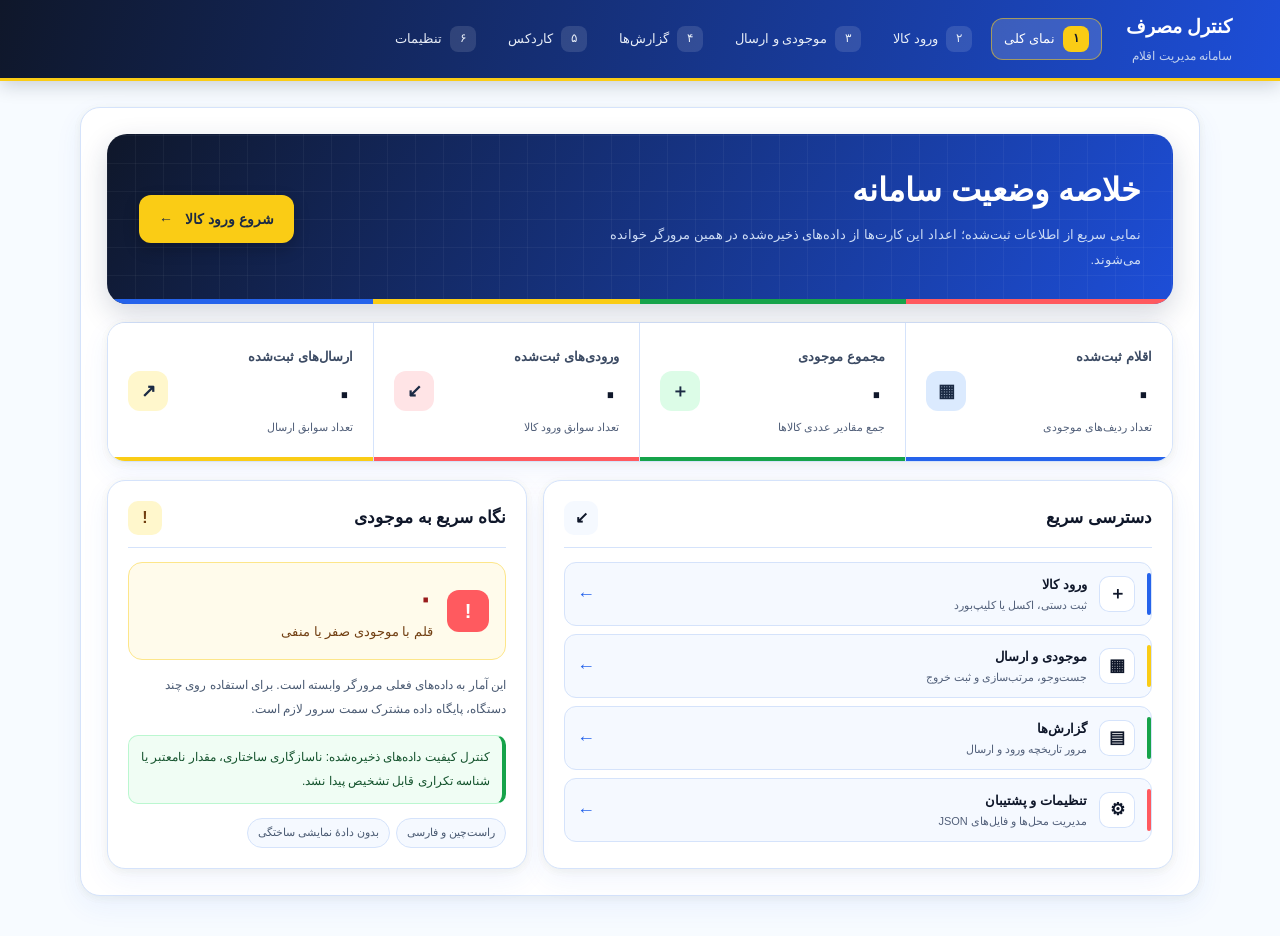
==== commit 60bd82f1: "Add filtered consumption report exports Co-authored-by: Copilot <223556219+Copilot@users.noreply.git" ====
--- a/index.html
+++ b/index.html
@@ -17,12 +17,6 @@
         <h1>کنترل مصرف</h1>
         <p>سامانه مدیریت اقلام</p>
       </div>
-      <div class="release-meta" aria-label="اطلاعات نسخه">
-        <span class="release-version">نسخه <strong>1.2.0</strong></span>
-        <time datetime="2026-10-23">آخرین اصلاح: ۱۴۰۵/۰۸/۰۱</time>
-        <button class="release-notes-button" id="open-release-notes" type="button" aria-haspopup="dialog" aria-controls="release-notes-dialog">یادداشت‌های انتشار</button>
-      </div>
-
       <!-- فهرست ناوبری؛ مقدار href هر پیوند باید با ID سکشن مربوط هماهنگ بماند. -->
       <nav aria-label="ناوبری بخش‌ها">
         <p class="nav-title">دسترسی به بخش‌ها</p>
@@ -36,12 +30,7 @@
         </ul>
       </nav>
     </header>
-    <dialog class="release-notes-dialog" id="release-notes-dialog" aria-labelledby="release-notes-title">
-      <div class="release-notes-header"><div><span class="page-eyebrow">CHANGELOG</span><h2 id="release-notes-title">آخرین اصلاحات سامانه</h2><p>نسخه 1.2.0 · ۱۴۰۵/۰۸/۰۱</p></div><button class="release-notes-close" id="close-release-notes" type="button" aria-label="بستن پنجره">×</button></div>
-      <div class="release-notes-content"><h3>نسخه 1.2.0 — فیلترهای تاریخ خورشیدی</h3><ul><li>تبدیل فیلترهای تاریخ کاردکس و گزارش تفصیلی مصرف به ورودی و انتخاب‌گر تاریخ خورشیدی.</li><li>پشتیبانی از انتخاب تاریخ از تقویم یا ورود دستی با ارقام فارسی؛ نمایش پیام روشن برای تاریخ نامعتبر.</li><li>تبدیل تاریخ خورشیدی به تاریخ استاندارد فقط هنگام فیلتر، بدون تغییر timestamp سوابق ذخیره‌شده.</li><li>طراحی واکنش‌گرا و بدون وابستگی به سرویس خارجی برای پشتیبانی از محیط‌های آفلاین.</li></ul><p class="release-notes-footnote">بررسی ساختاری و آزمون تبدیل چند تاریخ انجام شده است؛ آزمون تعاملی در مرورگر واقعی و آزمون کامل سال‌های کبیسه هنوز لازم است.</p></div>
-    </dialog>
-
-    <!-- محتوای اصلی برنامه پس از ناوبری؛ اطلاعات نسخه در هدر اصلی قرار دارد. -->
+    <!-- محتوای اصلی برنامه پس از ناوبری. -->
     <main class="main">
       <!-- سربرگ معرفی سامانه و وضعیت نمایشی فعلی رابط. -->
             <div class="sections">
@@ -165,18 +154,7 @@
           <div class="inventory-list-heading">
             <h4>لیست مشاهده کالاها</h4>
           </div>
-          <div class="inventory-search-toolbar">
-            <input id="inventory-search" class="inventory-search-input" type="search" autocomplete="off" aria-label="جست‌وجوی موجودی" placeholder="جست‌وجو بر اساس کد یا شرح کالا">
-            <div class="inventory-filter-group">
-              <label for="inventory-stock-filter">فیلتر وضعیت:</label>
-              <select id="inventory-stock-filter" class="inventory-stock-filter-select">
-                <option value="all">همه اقلام</option>
-                <option value="low">کمبود نسبت به حداقل موجودی</option>
-                <option value="zero">موجودی صفر یا منفی</option>
-                <option value="positive">موجودی مثبت</option>
-              </select>
-            </div>
-          </div>
+          <input id="inventory-search" class="inventory-search-input" type="search" autocomplete="off" aria-label="جست‌وجوی موجودی" placeholder="جست‌وجو بر اساس کد یا شرح کالا">
           <div class="inventory-table-wrap">
             <table class="inventory-table" aria-label="فهرست کالاهای موجود">
               <thead>
@@ -201,10 +179,11 @@
             <span class="section-icon" aria-hidden="true">▤</span>
             <h3 id="title-4">گزارش‌ها</h3>
           </div>
-          <!-- خلاصه مدیریتی افزوده‌شده؛ جدول‌های گزارش موجود بدون تغییر باقی می‌مانند. -->
+          <!-- شاخص‌ها از سوابق ثبت‌شده محاسبه می‌شوند؛ مقدارها داده نمونه نیستند. -->
           <div class="reports-overview" aria-label="خلاصه گزارش‌ها">
             <article class="report-metric"><span>مجموع ارسال‌ها</span><strong id="reports-total-shipments">۰</strong></article>
             <article class="report-metric"><span>مجموع ورودها</span><strong id="reports-total-entries">۰</strong></article>
+            <article class="report-metric"><span>مجموع تعداد ارسال‌شده</span><strong id="reports-total-consumption">۰</strong></article>
             <article class="report-metric"><span>آخرین ارسال ثبت‌شده</span><strong id="reports-latest-shipment">—</strong></article>
           </div>
           <div class="settings-grid reports-grid">
@@ -304,24 +283,52 @@
               </div>
             </article>
             <article class="settings-box">
-              <h4>بکاپ خودکار فایل JSON</h4>
-              <p>یک‌بار پوشه ذخیره‌سازی را انتخاب کنید. پس از آن فایل پشتیبان با هر تغییر اطلاعات به‌روزرسانی می‌شود و نام آن خودکار بر اساس سال و ماه خورشیدی تعیین خواهد شد.</p>
+              <h4>مدیریت پشتیبان</h4>
+              <p>ذخیرهٔ خودکار با تغییر داده، روزانه یا هفتگی انجام می‌شود. فایل ماه جاری حفظ می‌شود؛ برنامه فایل‌های قبلی را خودکار پاک نمی‌کند.</p>
+              <div class="field-group">
+                <label for="backup-frequency">برنامهٔ ذخیرهٔ خودکار</label>
+                <select id="backup-frequency">
+                  <option value="change">پس از هر تغییر (با تأخیر کوتاه)</option>
+                  <option value="daily">روزانه</option>
+                  <option value="weekly">هفتگی</option>
+                </select>
+                <span class="field-hint">در برنامهٔ باز، پشتیبان‌گیری در این بازه تکرار می‌شود؛ هنگام بسته‌بودن مرورگر اجرای پس‌زمینه ممکن نیست.</span>
+              </div>
               <div class="backup-folder-actions">
                 <button class="action-button success" id="choose-backup-folder" type="button">فعال‌سازی پوشه ذخیره‌شده</button>
                 <button class="action-button secondary" id="change-backup-folder" type="button">انتخاب یا تغییر پوشه بکاپ</button>
+              </div>
+              <div class="backup-folder-actions">
+                <button class="action-button" id="run-backup-now" type="button">ذخیرهٔ پشتیبان اکنون</button>
+                <button class="action-button secondary" id="download-backup-json" type="button">دریافت فایل JSON</button>
               </div>
               <p class="field-hint" id="backup-folder-status" role="status" aria-live="polite">هنوز محل ذخیره انتخاب نشده است.</p>
               <p class="feedback" id="backup-feedback" role="status" aria-live="polite"></p>
             </article>
             <article class="settings-box">
-              <h4>بازگردانی بکاپ JSON</h4>
-              <p>فایل بکاپ قبلی را انتخاب کنید تا اطلاعات موجود در همین مرورگر جایگزین شود.</p>
+              <h4>بررسی و بازیابی پشتیبان</h4>
+              <p>فایل JSON ابتدا اعتبارسنجی و با داده‌های فعلی مقایسه می‌شود. انتخاب پیش‌فرض «ادغام» است و دادهٔ فعلی را حذف نمی‌کند.</p>
               <div class="field-group">
                 <label for="restore-json-file">فایل پشتیبان JSON</label>
                 <input id="restore-json-file" type="file" accept=".json,application/json">
               </div>
+              <div class="field-group">
+                <label for="restore-strategy">روش بازیابی</label>
+                <select id="restore-strategy">
+                  <option value="merge">ادغام موارد جدید (ایمن و پیش‌فرض)</option>
+                  <option value="replace">جایگزینی بخش‌های انتخاب‌شده</option>
+                </select>
+              </div>
+              <fieldset class="restore-sections">
+                <legend>بخش‌های بازیابی</legend>
+                <label><input type="checkbox" name="restore-section" value="inventory" checked> موجودی کالا</label>
+                <label><input type="checkbox" name="restore-section" value="entryHistory" checked> تاریخچه ورود</label>
+                <label><input type="checkbox" name="restore-section" value="shipments" checked> تاریخچه ارسال</label>
+                <label><input type="checkbox" name="restore-section" value="shipmentLocations" checked> محل‌ها و زیرمجموعه‌ها</label>
+              </fieldset>
+              <p class="restore-warning" id="restore-mode-warning" role="status">ادغام، رکوردهای فعلی را نگه می‌دارد. انتخاب جایگزینی فقط روی بخش‌های علامت‌خورده اثر می‌گذارد و با تأیید جداگانه انجام می‌شود.</p>
+              <pre class="restore-preview" id="restore-preview" aria-live="polite">پس از انتخاب فایل، خلاصهٔ اعتبارسنجی و مغایرت‌ها اینجا نمایش داده می‌شود.</pre>
               <button class="action-button success" id="restore-json-backup" type="button" disabled>بازگردانی اطلاعات</button>
-              <p class="field-hint">توجه: بازگردانی، اطلاعات فعلی ذخیره‌شده در این مرورگر را جایگزین می‌کند.</p>
               <p class="feedback" id="restore-feedback" role="status" aria-live="polite"></p>
             </article>
 
@@ -335,23 +342,23 @@
     </main>
   </div>
 
-  <!-- دروازه آغاز؛ تا ذخیره موفق بکاپ اولیه، رابط اصلی غیرقابل تعامل است. -->
-  <section class="backup-setup-gate" id="backup-setup-gate" role="dialog" aria-modal="true" aria-labelledby="backup-gate-title">
+  <!-- پیش از نخستین تغییر داده، در صورت نیاز روش پشتیبان‌گیری را از کاربر می‌پرسد. -->
+  <section class="backup-setup-gate" id="backup-setup-gate" role="dialog" aria-modal="true" aria-labelledby="backup-gate-title" hidden>
     <div class="backup-setup-card">
-      <h2 id="backup-gate-title">پیش از شروع، محل ذخیره بکاپ را مشخص کنید</h2>
-      <p>تا زمانی که پوشه ذخیره انتخاب نشده و اولین فایل بکاپ با موفقیت ذخیره نشده باشد، تمام بخش‌های سایت قفل می‌مانند و امکان تغییر اطلاعات وجود ندارد.</p>
-      <button class="action-button success" id="backup-gate-choose-folder" type="button">انتخاب پوشه و فعال‌سازی سایت</button>
+      <h2 id="backup-gate-title">پیش از نخستین تغییر، روش پشتیبان‌گیری را انتخاب کنید</h2>
+      <p>این پیام فقط زمانی نمایش داده می‌شود که بخواهید برای نخستین بار اطلاعات را ذخیره یا تغییر دهید. عملیات فعلی ثبت نشده است؛ پس از انتخاب روش، آن را دوباره اجرا کنید.</p>
+      <button class="action-button success" id="backup-gate-choose-folder" type="button">انتخاب پوشه و فعال‌سازی بکاپ</button>
       <!-- مسیر جایگزین برای مرورگرهایی که انتخاب پوشه یا ذخیره مستقیم فایل را پشتیبانی نمی‌کنند. -->
       <button class="action-button secondary" id="backup-gate-continue-without-backup" type="button">ادامه بدون بکاپ خودکار</button>
       <p class="backup-gate-note">در این حالت اطلاعات همچنان در حافظه محلی مرورگر ذخیره می‌شود، اما فایل پشتیبان خودکار ساخته نمی‌شود. پاک‌شدن داده‌های مرورگر یا خرابی دستگاه می‌تواند باعث از دست رفتن اطلاعات شود؛ از بخش بکاپ، فایل JSON را دستی دریافت کنید.</p>
-      <p class="backup-gate-status" id="backup-gate-status" role="status" aria-live="polite">برای شروع، یک پوشه انتخاب کنید.</p>
+      <p class="backup-gate-status" id="backup-gate-status" role="status" aria-live="polite">برای ثبت تغییر، یک روش پشتیبان‌گیری انتخاب کنید.</p>
       <p class="backup-gate-feedback" id="backup-gate-feedback" role="alert" aria-live="assertive"></p>
       <p>برای ذخیره مستقیم فایل، از نسخه به‌روز Chrome یا Edge روی رایانه و از طریق HTTPS استفاده کنید.</p>
     </div>
   </section>
 
-  <!-- وابستگی Excel باید پیش از index.js بارگیری شود تا XLSX هنگام ورود فایل در دسترس باشد. -->
-  <script src="https://cdn.sheetjs.com/xlsx-0.20.3/package/dist/xlsx.full.min.js"></script>
+  <!-- نسخه محلی SheetJS برای ورود Excel و خروجی گزارش، بدون وابستگی به CDN. -->
+  <script src="vendor/xlsx.full.min.js"></script>
   <!-- پنجره‌های محاوره‌ای؛ JavaScript محتوای پویا و رفتار دکمه‌های آن‌ها را کنترل می‌کند. -->
   <dialog class="duplicate-dialog" id="duplicate-dialog" aria-labelledby="duplicate-dialog-title">
     <div class="duplicate-dialog-header">
--- a/index.css
+++ b/index.css
@@ -125,35 +125,6 @@
 }
 .nav-link[aria-current="page"] .nav-number { background: var(--yellow); color: var(--ink); font-weight: 800; }
 
-/* اطلاعات نسخه و دکمه یادداشت‌های انتشار */
-.release-meta {
-  order: 3;
-  display: flex;
-  flex: 0 1 auto;
-  flex-wrap: wrap;
-  align-items: center;
-  gap: 6px 10px;
-  max-width: 340px;
-  margin-inline-start: auto;
-  color: #e7edf7;
-  font-size: 11px;
-}
-.release-version { white-space: nowrap; }
-.release-version strong { color: #fff; font-size: 12px; direction: ltr; unicode-bidi: isolate; }
-.release-meta time { color: #c3d3ee; }
-.release-notes-button {
-  padding: 5px 10px;
-  border: 1px solid rgba(255, 255, 255, .3);
-  border-radius: 8px;
-  background: rgba(255, 255, 255, .1);
-  color: #fff;
-  font-size: 11px;
-  white-space: nowrap;
-  cursor: pointer;
-}
-.release-notes-button:hover { background: rgba(255, 255, 255, .2); }
-.release-notes-button:focus-visible { outline-color: var(--yellow); }
-
 /* ---------- ۳) سربرگ صفحه و کارت سکشن‌ها ---------- */
 .main {
   min-width: 0;
@@ -502,39 +473,7 @@
 .preview-empty { color: var(--muted); font-size: 12px; }
 
 /* ---------- ۷) موجودی و ارسال ---------- */
-.inventory-search-toolbar {
-  display: flex;
-  align-items: center;
-  gap: 12px;
-  flex-wrap: wrap;
-  margin: 0 0 14px;
-}
-.inventory-search-input {
-  flex: 1 1 300px;
-  min-height: 44px;
-  margin: 0;
-}
-.inventory-filter-group {
-  display: flex;
-  align-items: center;
-  gap: 8px;
-  flex: 0 0 auto;
-  white-space: nowrap;
-}
-.inventory-filter-group label {
-  color: var(--ink);
-  font-size: 13px;
-  font-weight: 700;
-}
-.inventory-stock-filter-select {
-  min-height: 44px;
-  padding: 6px 12px;
-  border: 1px solid var(--blue);
-  border-radius: 10px;
-  background: #fff;
-  color: var(--ink);
-  font-weight: 700;
-}
+.inventory-search-input { display: block; width: 100%; min-height: 44px; margin: 0 0 14px; }
 
 .inventory-toolbar { display: flex; align-items: center; justify-content: space-between; flex-wrap: wrap; gap: 8px 14px; margin: 0 0 14px; }
 .inventory-count { margin: 0; color: var(--ink); font-size: 13px; font-weight: 700; }
@@ -572,7 +511,9 @@
 .date-time-cell .time-part { color: var(--muted); font-size: .92em; }
 
 /* ---------- ۸) گزارش‌ها ---------- */
-.reports-overview { display: grid; grid-template-columns: repeat(3, minmax(0, 1fr)); gap: 12px; margin: 0 0 18px; }
+.reports-overview { display: grid; grid-template-columns: repeat(4, minmax(0, 1fr)); gap: 12px; margin: 0 0 18px; }
+.report-view-field { max-width: 360px; margin-bottom: 12px; }
+.report-view-field .field-group { margin: 0; }
 .report-metric { display: flex; flex-direction: column; gap: 6px; min-width: 0; padding: 14px 18px; border: 1px solid var(--line); border-right: 4px solid var(--blue); border-radius: 14px; background: #fff; box-shadow: var(--shadow); }
 .report-metric:nth-child(2) { border-right-color: var(--green); }
 .report-metric:nth-child(3) { border-right-color: var(--yellow); }
@@ -611,6 +552,13 @@
 
 .backup-folder-actions { display: grid; grid-template-columns: repeat(2, minmax(0, 1fr)); gap: 8px; width: 100%; }
 .backup-folder-actions .action-button { width: 100%; }
+.restore-sections { display: grid; grid-template-columns: repeat(2, minmax(0, 1fr)); gap: 8px 12px; margin: 0; padding: 12px; border: 1px solid var(--line); border-radius: 10px; background: #fff; }
+.restore-sections legend { padding: 0 6px; color: var(--ink); font-size: 13px; font-weight: 700; }
+.restore-sections label { display: flex; align-items: center; gap: 8px; min-width: 0; color: var(--text); font-size: 13px; }
+.restore-sections input { flex: 0 0 auto; width: 18px; height: 18px; accent-color: var(--blue); }
+.restore-warning { padding: 9px 12px; border-right: 4px solid var(--yellow); border-radius: 8px; background: var(--yellow-wash); color: #713f12 !important; }
+.restore-preview { max-height: 220px; overflow: auto; margin: 0; padding: 12px; border: 1px solid var(--line); border-radius: 10px; background: #fff; color: var(--text); font: inherit; font-size: 12px; line-height: 1.9; white-space: pre-wrap; overflow-wrap: anywhere; }
+.restore-preview:empty { display: none; }
 .location-create-form { display: grid; grid-template-columns: repeat(2, minmax(0, 1fr)); gap: 10px 12px; }
 .location-create-form .field-group { margin: 0; }
 .location-create-form > .action-button { grid-column: 1 / -1; justify-self: start; }
@@ -650,7 +598,7 @@
 dialog { color: var(--text); }
 dialog::backdrop { background: rgba(15, 25, 42, .62); backdrop-filter: blur(2px); }
 
-.duplicate-dialog, .shipment-dialog, .release-notes-dialog { padding: 0; border: 1px solid #bfdbfe; border-radius: 16px; background: #fff; box-shadow: 0 24px 80px rgba(20, 30, 48, .3); }
+.duplicate-dialog, .shipment-dialog { padding: 0; border: 1px solid #bfdbfe; border-radius: 16px; background: #fff; box-shadow: 0 24px 80px rgba(20, 30, 48, .3); }
 .duplicate-dialog { width: min(760px, calc(100% - 28px)); max-height: min(86vh, 780px); }
 .shipment-dialog { width: min(900px, calc(100% - 24px)); max-height: min(92vh, 900px); }
 .duplicate-dialog-header, .shipment-header, .shipment-footer { display: flex; align-items: center; justify-content: space-between; gap: 12px; padding: 14px 20px; background: var(--blue-faint); border-bottom: 1px solid #bfdbfe; }
@@ -671,19 +619,7 @@
 .shipment-feedback { margin: 10px 0 0; color: var(--red-strong); font-size: 13px; }
 .shipment-footer { justify-content: flex-end; border-top: 1px solid #bfdbfe; border-bottom: 0; }
 
-.release-notes-dialog { width: min(560px, calc(100% - 28px)); max-width: 560px; max-height: min(80vh, 720px); }
-.release-notes-header { display: flex; align-items: flex-start; justify-content: space-between; gap: 16px; padding: 20px 22px; background: var(--blue-faint); border-bottom: 1px solid #bfdbfe; }
-.release-notes-header h2 { margin: 4px 0; color: var(--ink); font-size: 20px; }
-.release-notes-header p { margin: 0; color: var(--muted); font-size: 12px; }
-.release-notes-header .page-eyebrow { color: var(--blue-strong); font-size: 11px; font-weight: 800; }
-.release-notes-close { flex: 0 0 36px; width: 36px; height: 36px; border: 0; border-radius: 9px; background: #fff; color: var(--red-strong); font-size: 25px; line-height: 1; cursor: pointer; }
-.release-notes-close:hover { background: var(--red-wash); }
-.release-notes-content { padding: 20px 24px 24px; text-align: right; }
-.release-notes-content h3 { margin: 0 0 10px; }
-.release-notes-content li { margin: 0 0 8px; }
-.release-notes-footnote { margin: 18px 0 0; padding: 12px; border-right: 3px solid var(--green); border-radius: 6px; background: var(--green-wash); color: #14532d; font-size: 12px; }
-
-/* دروازه شروع؛ تا ذخیره موفق بکاپ اولیه (یا انتخاب ادامه بدون بکاپ) رابط را می‌پوشاند. */
+/* انتخاب روش بکاپ هنگام نخستین تغییر؛ در ورود عادی پنهان می‌ماند. */
 .backup-setup-gate { position: fixed; inset: 0; z-index: 5000; display: grid; place-items: center; padding: 20px; overflow-y: auto; background: rgba(15, 25, 42, .8); backdrop-filter: blur(5px); }
 .backup-setup-card { width: min(560px, 100%); padding: clamp(22px, 5vw, 34px); border: 1px solid #bfdbfe; border-top: 5px solid var(--blue); border-radius: 18px; background: #fff; box-shadow: 0 24px 80px rgba(0, 0, 0, .3); text-align: center; }
 .backup-setup-card h2 { margin: 0 0 12px; color: var(--ink); font-size: clamp(20px, 4vw, 26px); }
@@ -696,9 +632,8 @@
 
 /* ---------- ۱۲) واکنش‌گرایی ---------- */
 @media (max-width: 1200px) {
-  .sidebar { display: grid; grid-template-columns: minmax(0, 1fr) auto; grid-template-areas: "brand meta" "nav nav"; gap: 6px 14px; padding: 10px 18px; }
+  .sidebar { display: grid; grid-template-columns: minmax(0, 1fr); grid-template-areas: "brand" "nav"; gap: 6px 14px; padding: 10px 18px; }
   .brand { grid-area: brand; white-space: normal; }
-  .release-meta { grid-area: meta; max-width: none; margin: 0; }
   .sidebar nav { grid-area: nav; width: 100%; }
   .nav-list { overflow-x: auto; overflow-y: hidden; padding: 2px 0 6px; scrollbar-width: thin; overscroll-behavior-x: contain; -webkit-overflow-scrolling: touch; }
   .input-panels { grid-template-columns: repeat(2, minmax(0, 1fr)); }
@@ -734,15 +669,13 @@
   .kardex-toolbar { grid-template-columns: minmax(0, 1fr); }
   .inventory-action-buttons .action-button { flex: 1 1 140px; }
   .inventory-toolbar { flex-direction: column; align-items: flex-start; }
-  .backup-folder-actions, .location-create-form { grid-template-columns: minmax(0, 1fr); }
+  .backup-folder-actions, .location-create-form, .restore-sections { grid-template-columns: minmax(0, 1fr); }
   .duplicate-dialog, .shipment-dialog { width: calc(100% - 16px); max-height: 94vh; border-radius: 12px; }
   .duplicate-dialog-header, .shipment-header, .shipment-footer { flex-wrap: wrap; padding: 12px 14px; }
   .duplicate-dialog-body { max-height: calc(94vh - 140px); padding: 12px; }
   .shipment-body { max-height: calc(94vh - 150px); padding: 12px; }
   .duplicate-dialog-footer { flex-wrap: wrap; padding: 10px 12px; }
   .shipment-meta { grid-template-columns: minmax(0, 1fr); padding: 12px; }
-  .release-notes-dialog { max-height: 86vh; }
-  .release-notes-header, .release-notes-content { padding: 16px; }
   .backup-setup-gate { padding: 12px; }
 }
 @media (max-width: 480px) {
@@ -753,7 +686,7 @@
   html { scroll-padding-top: 130px; }
   .sidebar { padding: 9px 10px; }
   .brand h1 { font-size: 16px; }
-  .brand p, .release-meta time { display: none; }
+  .brand p { display: none; }
   .nav-link { gap: 6px; padding: 6px 9px; font-size: 12px; }
   .nav-number { width: 24px; height: 24px; }
   .main { padding-right: 10px; padding-left: 10px; }
@@ -841,6 +774,7 @@
   align-items: center;
   gap: 8px;
 }
+.report-filter-actions .action-button { min-height: 40px; }
 .report-table-wrap { max-height: 520px; }
 .consumption-report-table { min-width: 980px; }
 .consumption-report-table td { white-space: nowrap; }
